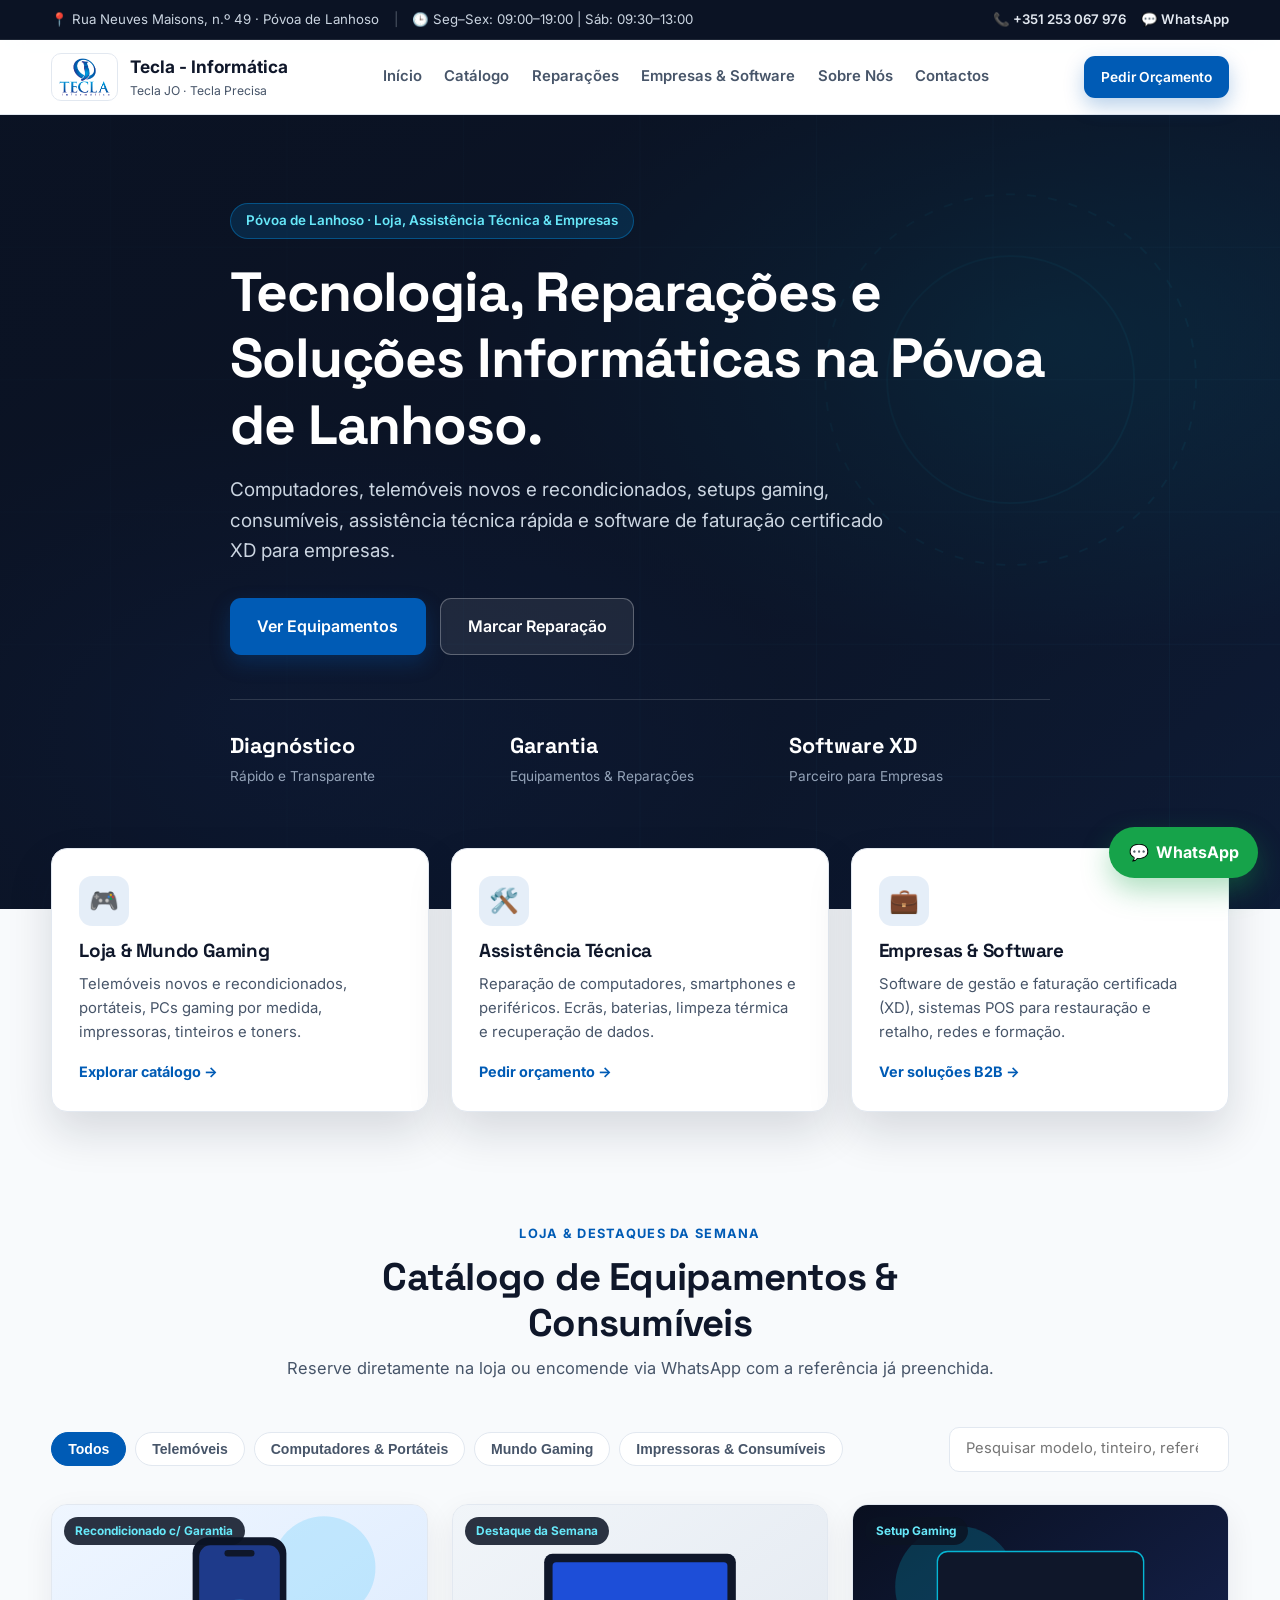
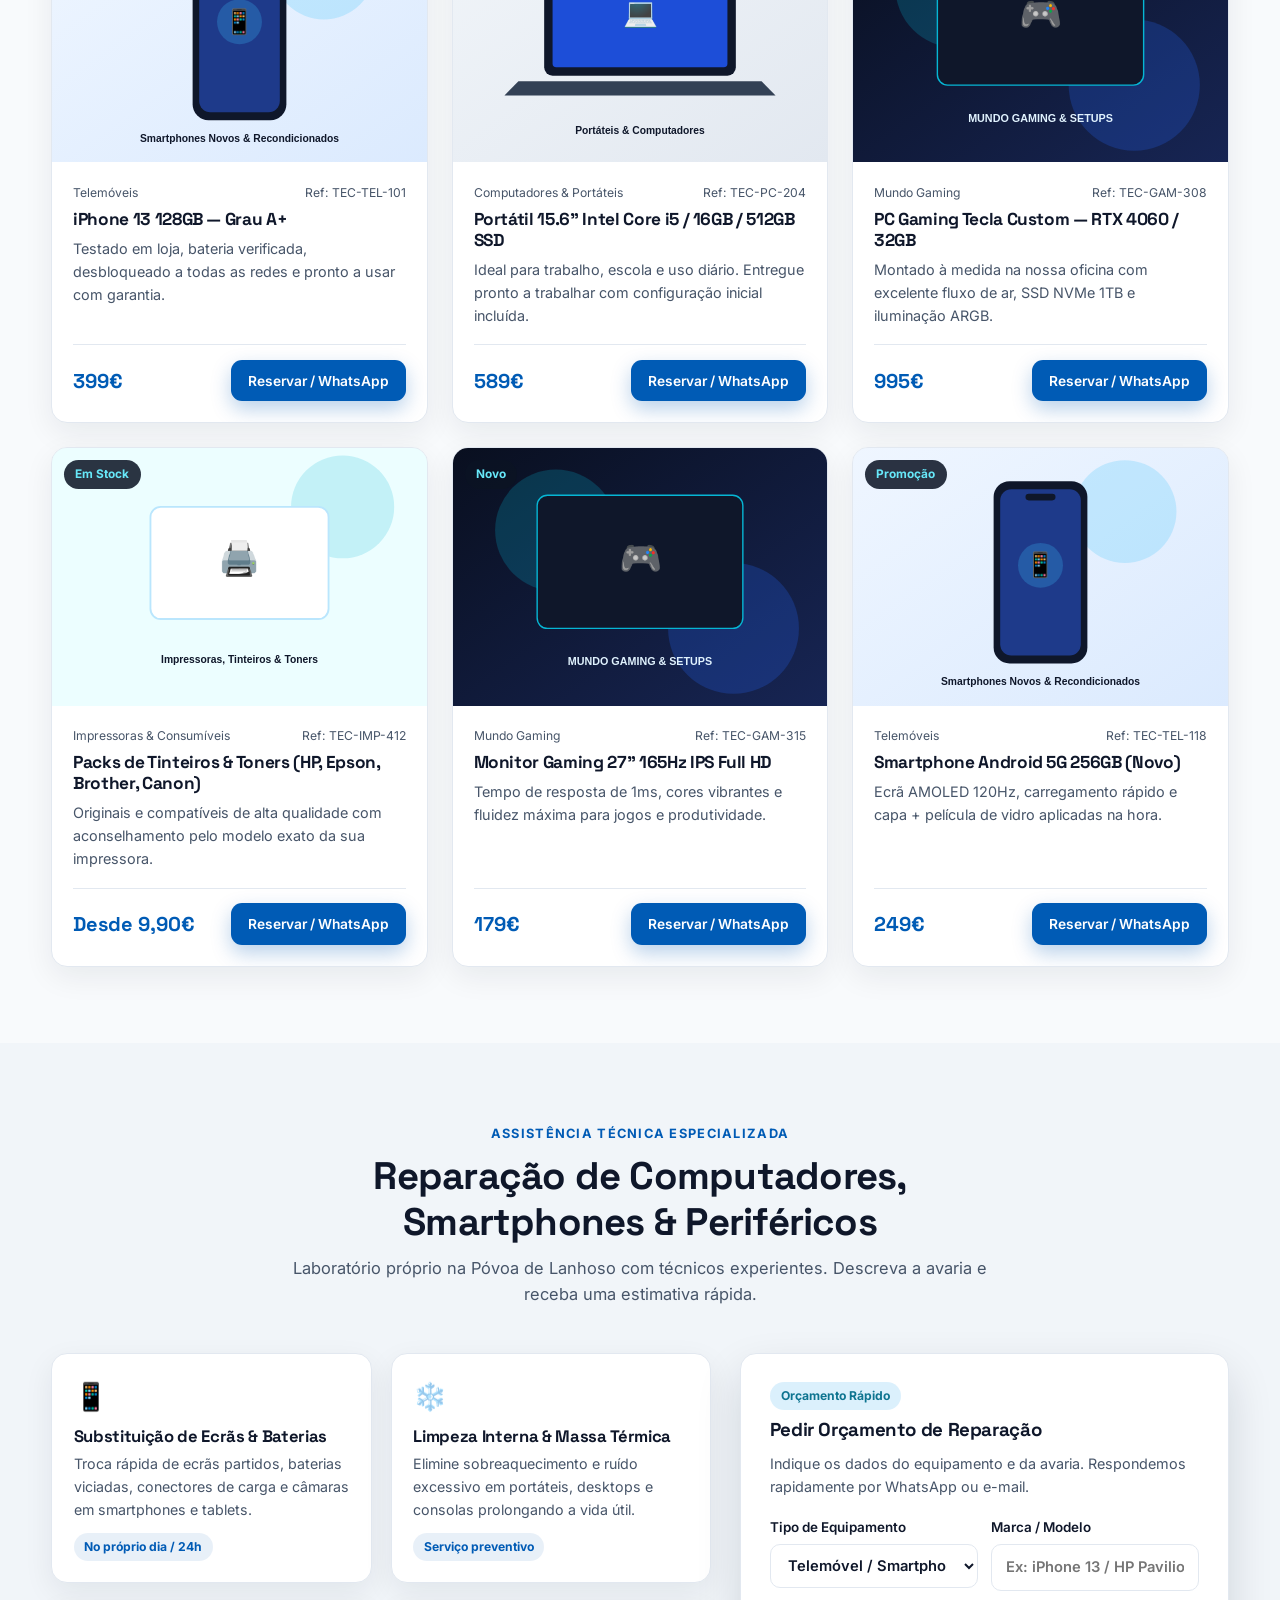
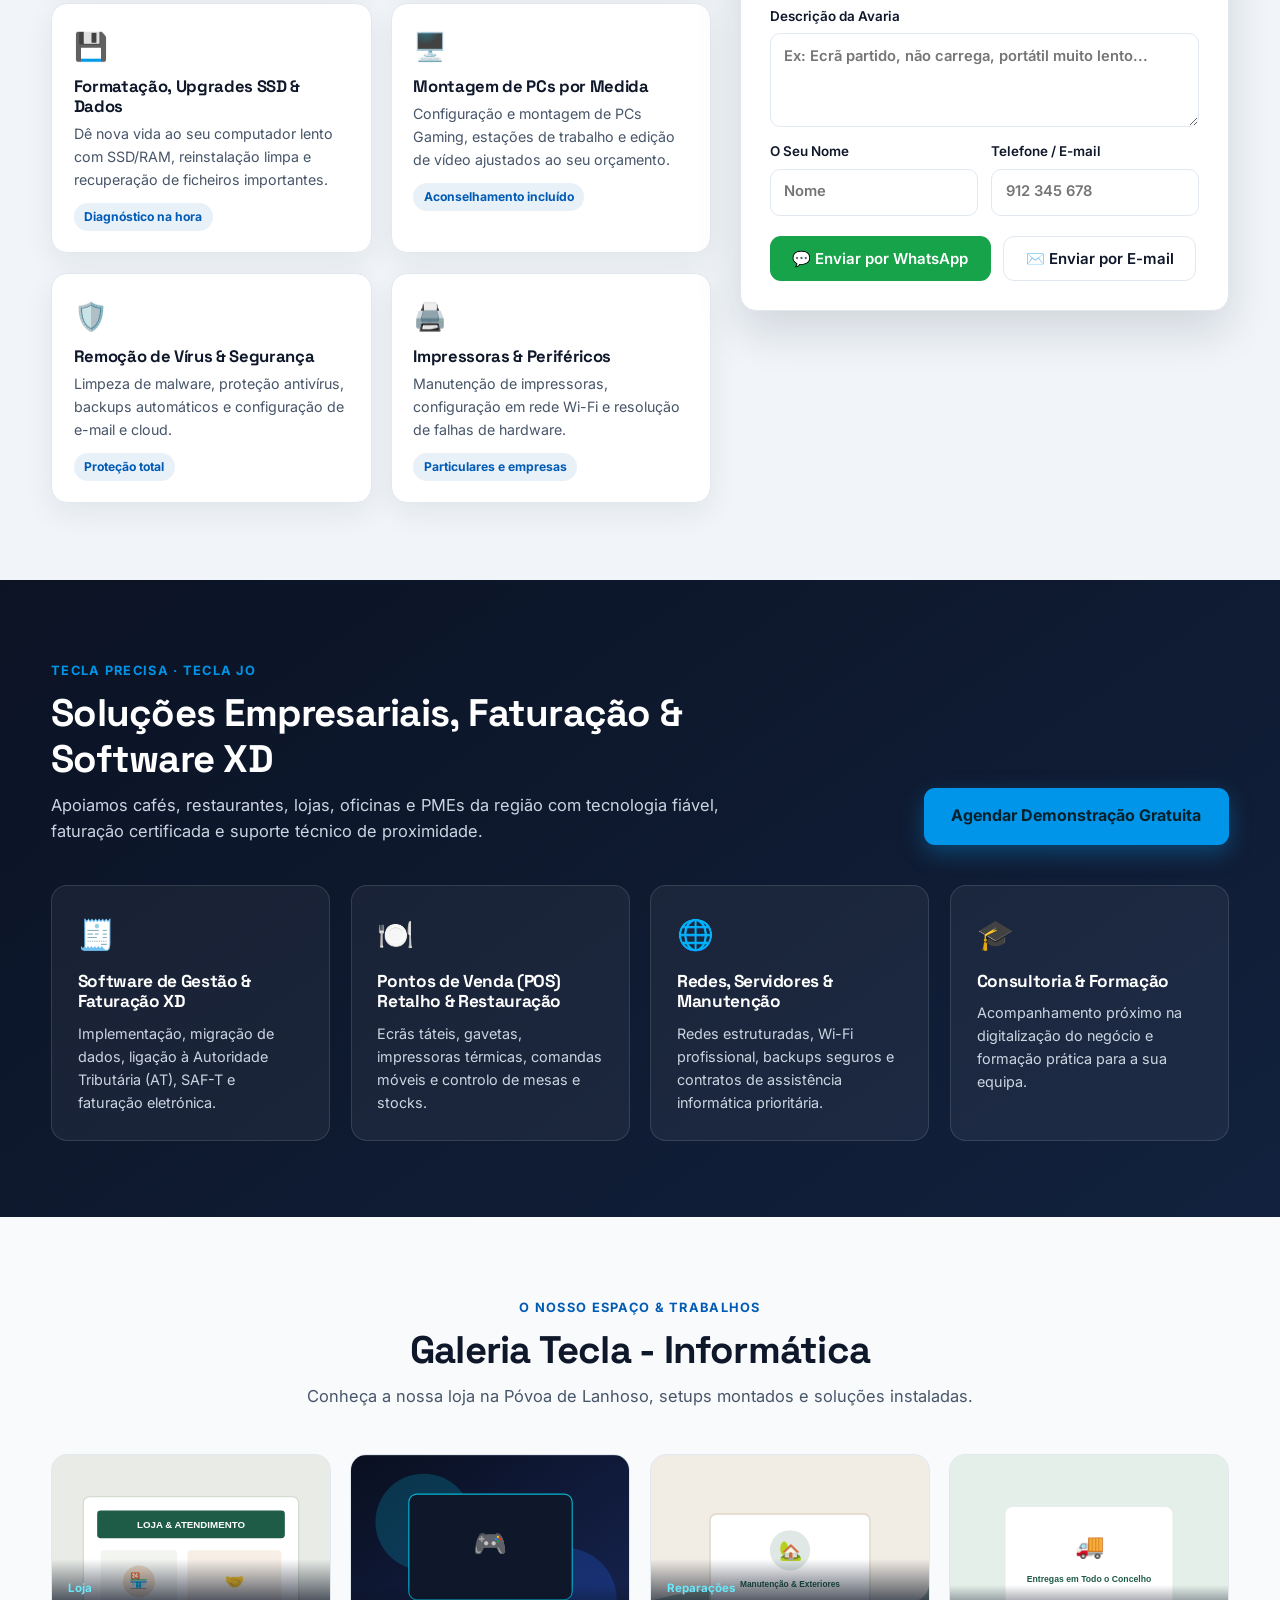
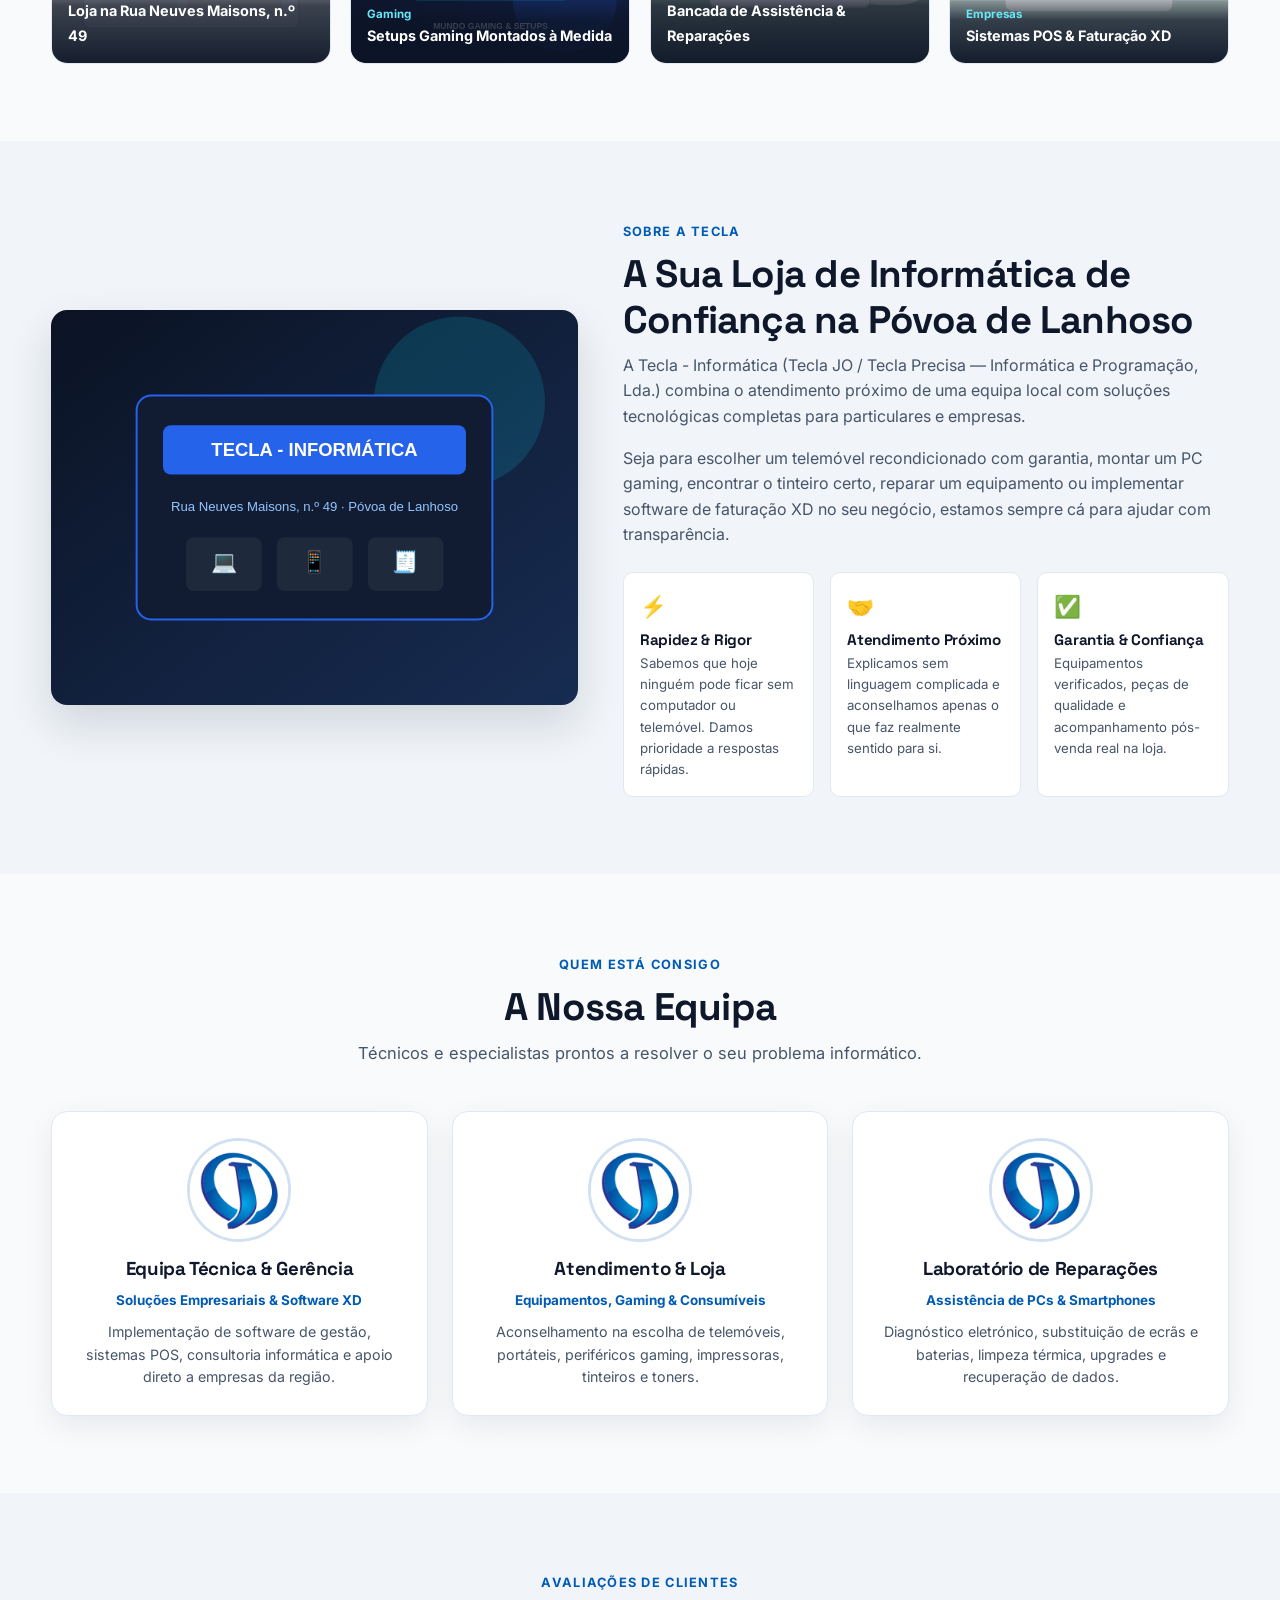
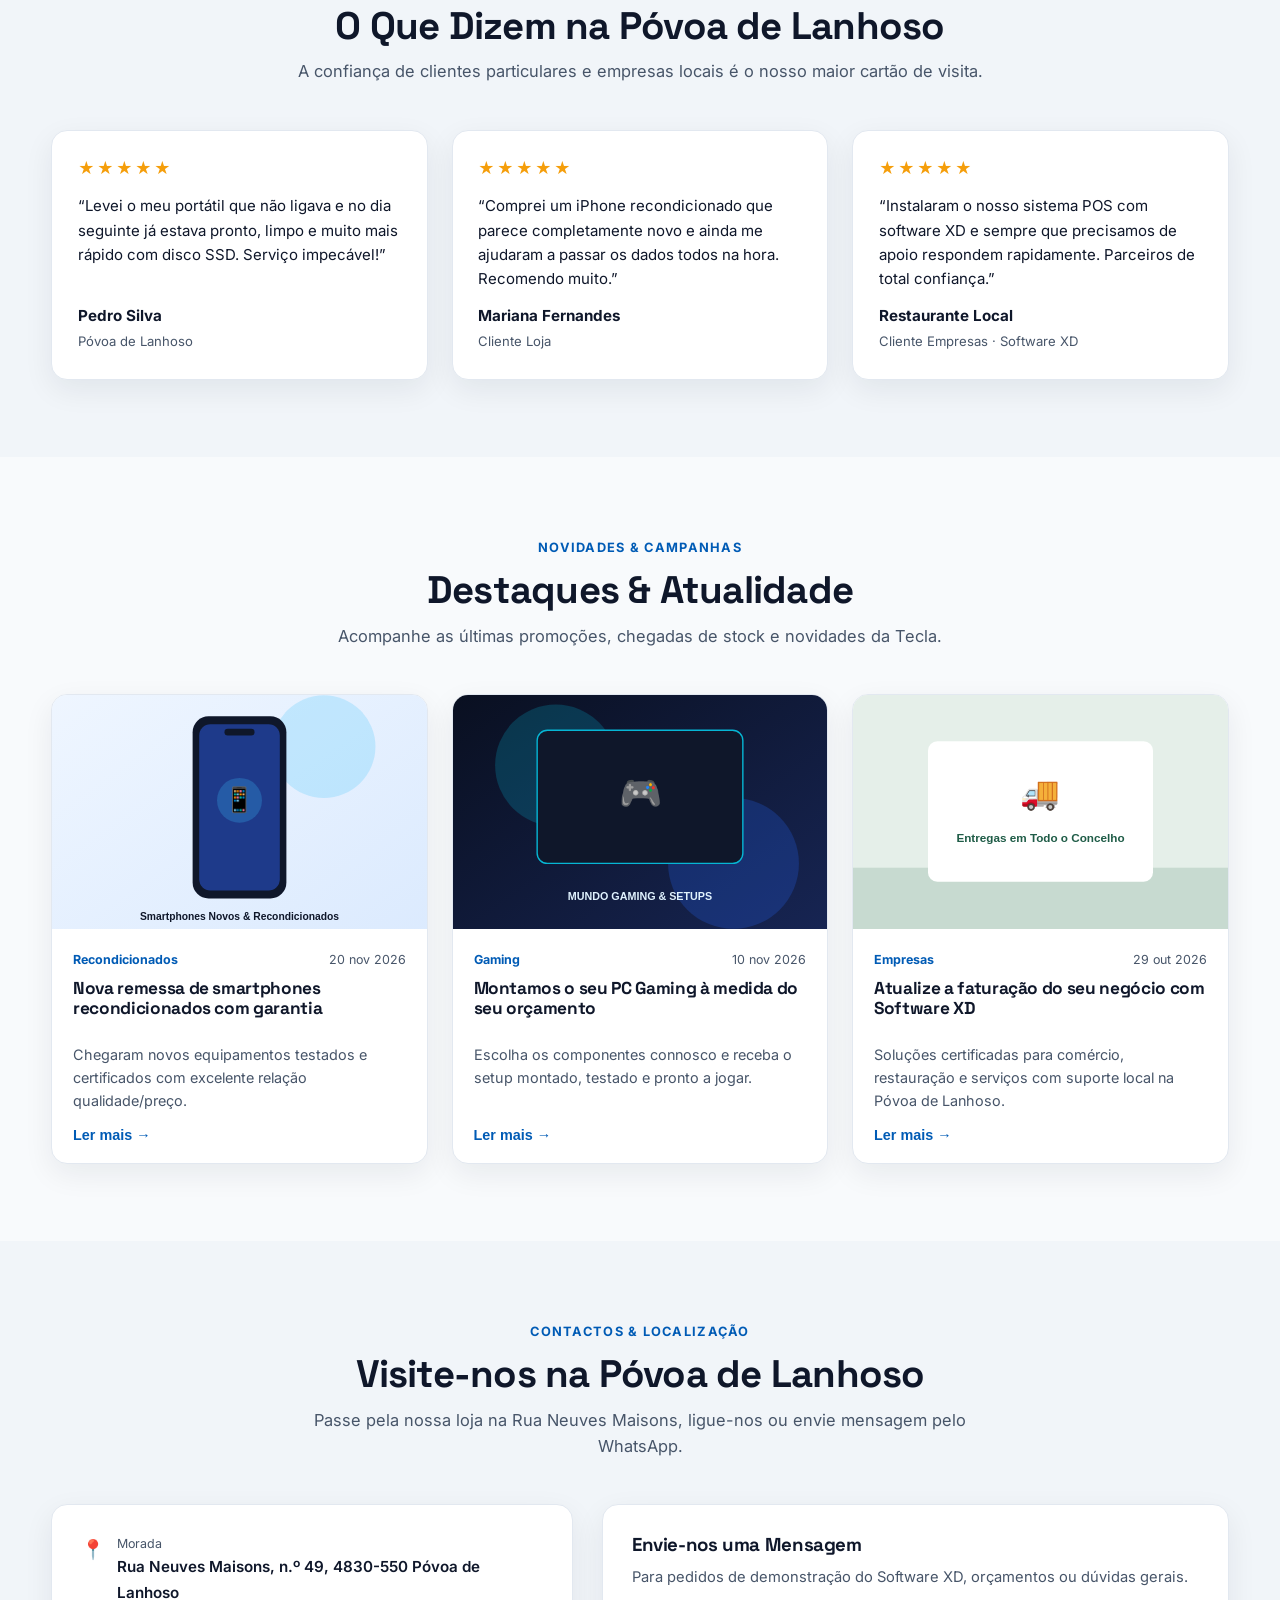
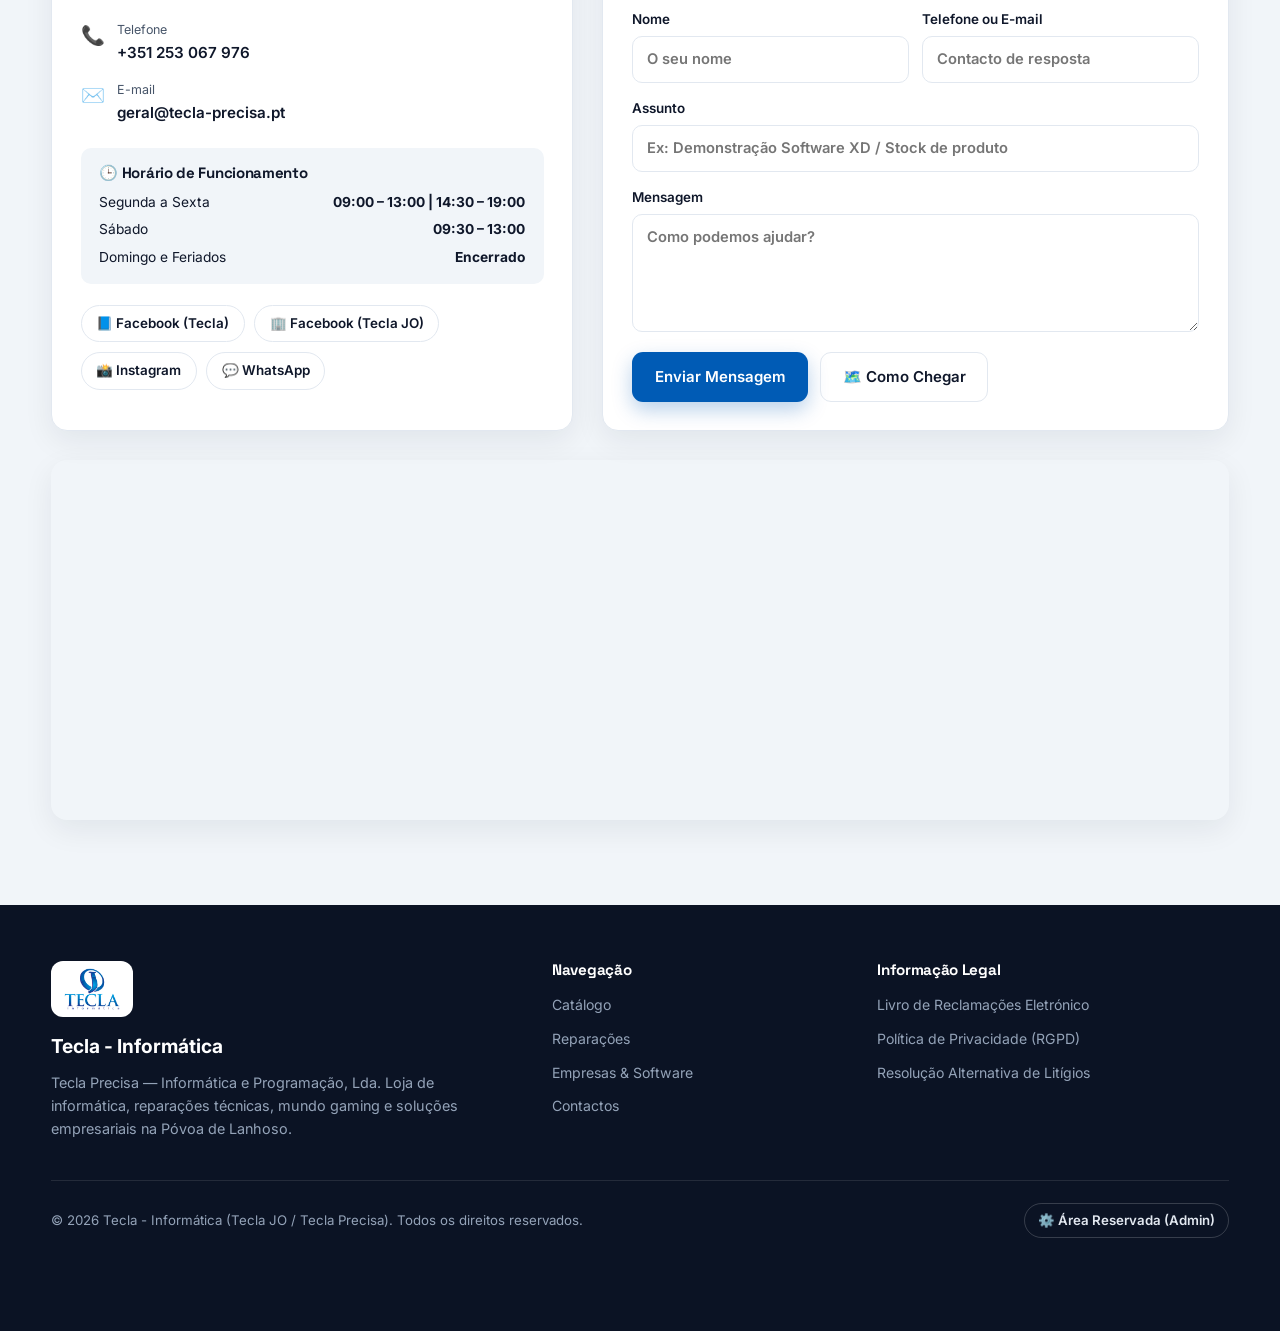
==== index.html @ 8f1a9873 "Site estatico Tecla - Informatica com painel admin" ====
<!DOCTYPE html>
<html lang="pt-PT">
<head>
  <meta charset="UTF-8" />
  <meta name="viewport" content="width=device-width, initial-scale=1.0" />
  <title>Tecla - Informática | Póvoa de Lanhoso</title>
  <link id="siteFavicon" rel="icon" type="image/png" href="assets/icon-tecla.png" />
  <link rel="apple-touch-icon" href="assets/icon-tecla.png" />
  <meta name="description" content="Tecla - Informática (Tecla JO / Tecla Precisa) na Póvoa de Lanhoso. Computadores, telemóveis novos e recondicionados, setups gaming, assistência técnica e software de faturação XD." />
  <link rel="preconnect" href="https://fonts.googleapis.com" />
  <link rel="preconnect" href="https://fonts.gstatic.com" crossorigin />
  <link href="https://fonts.googleapis.com/css2?family=Inter:wght@400;500;600;700;800&family=Space+Grotesk:wght@600;700&display=swap" rel="stylesheet" />
  <link rel="stylesheet" href="css/styles.css" />
</head>
<body>
  <!-- Barra de Topo -->
  <div class="top-bar" id="topBar">
    <div class="container top-bar-inner">
      <div class="top-bar-left">
        <span id="topBarLocation">📍 Rua Neuves Maisons, n.º 49 · Póvoa de Lanhoso</span>
        <span class="sep">|</span>
        <span id="topBarHours">🕒 Seg–Sex: 09:00–19:00 | Sáb: 09:30–13:00</span>
      </div>
      <div class="top-bar-right">
        <a id="topBarPhone" href="tel:+351253067976">📞 +351 253 067 976</a>
        <a id="topBarWhatsapp" href="#contactos" target="_blank" rel="noopener">💬 WhatsApp</a>
      </div>
    </div>
  </div>

  <!-- Cabeçalho -->
  <header class="site-header" id="siteHeader">
    <div class="container header-inner">
      <a href="#inicio" class="brand-link" aria-label="Início">
        <span class="brand-mark" id="brandMark">TI</span>
        <img class="brand-logo hidden" id="brandLogo" alt="Logótipo" />
        <span class="brand-text">
          <strong id="brandName">Tecla - Informática</strong>
          <small id="brandSub">Tecla JO · Tecla Precisa</small>
        </span>
      </a>

      <nav class="main-nav" id="mainNav" aria-label="Navegação principal">
        <a href="#inicio" data-nav="hero">Início</a>
        <a href="#catalogo" data-nav="catalog">Catálogo</a>
        <a href="#reparacoes" data-nav="repairs">Reparações</a>
        <a href="#empresas" data-nav="business">Empresas &amp; Software</a>
        <a href="#sobre" data-nav="about">Sobre Nós</a>
        <a href="#contactos" data-nav="contact">Contactos</a>
      </nav>

      <div class="header-actions">
        <a href="#reparacoes" class="btn btn-primary btn-sm">Pedir Orçamento</a>
        <button class="menu-toggle" id="menuToggle" aria-label="Abrir menu" aria-expanded="false">
          <span></span><span></span><span></span>
        </button>
      </div>
    </div>
  </header>

  <main>
    <!-- Hero -->
    <section class="hero" id="inicio" data-section="hero">
      <div class="hero-bg" id="heroBg"></div>
      <div class="hero-overlay"></div>
      <div class="container hero-content">
        <span class="hero-badge" id="heroBadge"></span>
        <h1 class="hero-title" id="heroTitle"></h1>
        <p class="hero-subtitle" id="heroSubtitle"></p>
        <div class="hero-ctas">
          <a id="heroPrimaryCta" href="#catalogo" class="btn btn-primary btn-lg"></a>
          <a id="heroSecondaryCta" href="#reparacoes" class="btn btn-outline-light btn-lg"></a>
        </div>
        <div class="hero-stats" id="heroStats"></div>
      </div>
    </section>

    <!-- 3 Pilares de Acesso Rápido -->
    <section class="pillars-wrap" id="pilares" data-section="pillars">
      <div class="container">
        <div class="pillars-grid" id="pillarsGrid"></div>
      </div>
    </section>

    <!-- Catálogo / Loja -->
    <section class="section" id="catalogo" data-section="catalog">
      <div class="container">
        <div class="section-head">
          <span class="eyebrow" id="catalogEyebrow"></span>
          <h2 id="catalogTitle"></h2>
          <p class="section-sub" id="catalogSubtitle"></p>
        </div>

        <div class="catalog-toolbar">
          <div class="filter-pills" id="catalogFilters"></div>
          <div class="search-box">
            <input type="search" id="catalogSearch" placeholder="Pesquisar modelo, tinteiro, referência..." aria-label="Pesquisar no catálogo" />
          </div>
        </div>

        <div class="catalog-grid" id="catalogGrid"></div>
      </div>
    </section>

    <!-- Assistência Técnica & Reparações -->
    <section class="section section-alt" id="reparacoes" data-section="repairs">
      <div class="container">
        <div class="section-head">
          <span class="eyebrow" id="repairsEyebrow"></span>
          <h2 id="repairsTitle"></h2>
          <p class="section-sub" id="repairsSubtitle"></p>
        </div>

        <div class="repairs-layout">
          <div class="repairs-grid" id="repairsGrid"></div>

          <aside class="quote-card">
            <div class="quote-card-head">
              <span class="badge-cyan">Orçamento Rápido</span>
              <h3>Pedir Orçamento de Reparação</h3>
              <p>Indique os dados do equipamento e da avaria. Respondemos rapidamente por WhatsApp ou e-mail.</p>
            </div>
            <form id="repairForm" class="form-stack">
              <div class="form-row-2">
                <label>
                  Tipo de Equipamento
                  <select name="deviceType" required>
                    <option value="Telemóvel / Smartphone">Telemóvel / Smartphone</option>
                    <option value="Computador Portátil">Computador Portátil</option>
                    <option value="PC Desktop / Gaming">PC Desktop / Gaming</option>
                    <option value="Impressora / Periférico">Impressora / Periférico</option>
                    <option value="Consola / Tablet">Consola / Tablet</option>
                    <option value="Outro">Outro</option>
                  </select>
                </label>
                <label>
                  Marca / Modelo
                  <input type="text" name="model" placeholder="Ex: iPhone 13 / HP Pavilion" required />
                </label>
              </div>
              <label>
                Descrição da Avaria
                <textarea name="issue" rows="3" placeholder="Ex: Ecrã partido, não carrega, portátil muito lento..." required></textarea>
              </label>
              <div class="form-row-2">
                <label>
                  O Seu Nome
                  <input type="text" name="name" placeholder="Nome" required />
                </label>
                <label>
                  Telefone / E-mail
                  <input type="text" name="contact" placeholder="912 345 678" required />
                </label>
              </div>
              <div class="quote-actions">
                <button type="submit" data-channel="whatsapp" class="btn btn-whatsapp">💬 Enviar por WhatsApp</button>
                <button type="button" id="repairEmailBtn" class="btn btn-outline">✉️ Enviar por E-mail</button>
              </div>
            </form>
          </aside>
        </div>
      </div>
    </section>

    <!-- Empresas & Software (Secção Escura Tecnológica) -->
    <section class="section section-dark" id="empresas" data-section="business">
      <div class="container">
        <div class="business-header">
          <div>
            <span class="eyebrow eyebrow-light" id="businessEyebrow"></span>
            <h2 id="businessTitle"></h2>
            <p class="section-sub section-sub-light" id="businessSubtitle"></p>
          </div>
          <a id="businessCta" href="#contactos" class="btn btn-accent btn-lg"></a>
        </div>
        <div class="business-grid" id="businessGrid"></div>
      </div>
    </section>

    <!-- Galeria -->
    <section class="section" id="galeria" data-section="gallery">
      <div class="container">
        <div class="section-head">
          <span class="eyebrow" id="galleryEyebrow"></span>
          <h2 id="galleryTitle"></h2>
          <p class="section-sub" id="gallerySubtitle"></p>
        </div>
        <div class="gallery-grid" id="galleryGrid"></div>
      </div>
    </section>

    <!-- Sobre Nós -->
    <section class="section section-alt" id="sobre" data-section="about">
      <div class="container about-layout">
        <div class="about-media">
          <img id="aboutImage" src="assets/about-img.svg" alt="Sobre a Tecla - Informática" />
        </div>
        <div class="about-body">
          <span class="eyebrow" id="aboutEyebrow"></span>
          <h2 id="aboutTitle"></h2>
          <div class="about-text" id="aboutDescription"></div>
          <div class="values-grid" id="aboutValues"></div>
        </div>
      </div>
    </section>

    <!-- Equipa -->
    <section class="section" id="equipa" data-section="team">
      <div class="container">
        <div class="section-head">
          <span class="eyebrow" id="teamEyebrow"></span>
          <h2 id="teamTitle"></h2>
          <p class="section-sub" id="teamSubtitle"></p>
        </div>
        <div class="team-grid" id="teamGrid"></div>
      </div>
    </section>

    <!-- Testemunhos -->
    <section class="section section-alt" id="testemunhos" data-section="testimonials">
      <div class="container">
        <div class="section-head">
          <span class="eyebrow" id="testimonialsEyebrow"></span>
          <h2 id="testimonialsTitle"></h2>
          <p class="section-sub" id="testimonialsSubtitle"></p>
        </div>
        <div class="testimonials-grid" id="testimonialsGrid"></div>
      </div>
    </section>

    <!-- Novidades -->
    <section class="section" id="novidades" data-section="news">
      <div class="container">
        <div class="section-head">
          <span class="eyebrow" id="newsEyebrow"></span>
          <h2 id="newsTitle"></h2>
          <p class="section-sub" id="newsSubtitle"></p>
        </div>
        <div class="news-grid" id="newsGrid"></div>
      </div>
    </section>

    <!-- Contactos & Mapa -->
    <section class="section section-alt" id="contactos" data-section="contact">
      <div class="container">
        <div class="section-head">
          <span class="eyebrow" id="contactEyebrow"></span>
          <h2 id="contactTitle"></h2>
          <p class="section-sub" id="contactSubtitle"></p>
        </div>

        <div class="contact-layout">
          <div class="contact-info-card">
            <div class="contact-list" id="contactList"></div>
            <div class="hours-box">
              <h4>🕒 Horário de Funcionamento</h4>
              <ul id="contactHours"></ul>
            </div>
            <div class="social-links" id="contactSocials"></div>
          </div>

          <div class="contact-form-card">
            <h3>Envie-nos uma Mensagem</h3>
            <p class="muted">Para pedidos de demonstração do Software XD, orçamentos ou dúvidas gerais.</p>
            <form id="contactForm" class="form-stack">
              <div class="form-row-2">
                <label>
                  Nome
                  <input type="text" name="name" placeholder="O seu nome" required />
                </label>
                <label>
                  Telefone ou E-mail
                  <input type="text" name="replyTo" placeholder="Contacto de resposta" required />
                </label>
              </div>
              <label>
                Assunto
                <input type="text" name="subject" placeholder="Ex: Demonstração Software XD / Stock de produto" required />
              </label>
              <label>
                Mensagem
                <textarea name="message" rows="4" placeholder="Como podemos ajudar?" required></textarea>
              </label>
              <div class="quote-actions">
                <button type="submit" class="btn btn-primary">Enviar Mensagem</button>
                <a id="contactMapBtn" href="#" target="_blank" rel="noopener" class="btn btn-outline">🗺️ Como Chegar</a>
              </div>
            </form>
          </div>
        </div>

        <div class="map-wrap" id="mapWrap"></div>
      </div>
    </section>
  </main>

  <!-- Rodapé -->
  <footer class="site-footer">
    <div class="container footer-grid">
      <div class="footer-brand">
        <img id="footerLogo" class="footer-logo" src="assets/logo-tecla.png" alt="Tecla - Informática" />
        <strong id="footerBrandName">Tecla - Informática</strong>
        <p id="footerText"></p>
      </div>
      <div class="footer-col">
        <h4>Navegação</h4>
        <ul>
          <li><a href="#catalogo">Catálogo</a></li>
          <li><a href="#reparacoes">Reparações</a></li>
          <li><a href="#empresas">Empresas &amp; Software</a></li>
          <li><a href="#contactos">Contactos</a></li>
        </ul>
      </div>
      <div class="footer-col">
        <h4>Informação Legal</h4>
        <ul>
          <li><a id="footerComplaintsLink" href="https://www.livroreclamacoes.pt/" target="_blank" rel="noopener">Livro de Reclamações Eletrónico</a></li>
          <li><button type="button" class="link-btn" id="openPrivacyBtn">Política de Privacidade (RGPD)</button></li>
          <li><button type="button" class="link-btn" id="openRalBtn">Resolução Alternativa de Litígios</button></li>
        </ul>
      </div>
    </div>
    <div class="container footer-bottom">
      <span id="footerCopyright"></span>
      <a href="admin/index.html" class="admin-entry">⚙️ Área Reservada (Admin)</a>
    </div>
  </footer>

  <!-- Barra fixa Mobile-First -->
  <nav class="mobile-bottom-bar" id="mobileBottomBar" aria-label="Ações rápidas">
    <a id="mobCall" href="tel:+351253067976"><span>📞</span><small>Ligar</small></a>
    <a id="mobWhatsapp" href="#" target="_blank" rel="noopener" class="mob-wa"><span>💬</span><small>WhatsApp</small></a>
    <a id="mobMaps" href="#" target="_blank" rel="noopener"><span>📍</span><small>Como Chegar</small></a>
  </nav>

  <!-- Botão Flutuante WhatsApp (Desktop) -->
  <a id="floatingWhatsapp" class="floating-wa hidden" href="#" target="_blank" rel="noopener" aria-label="Falar no WhatsApp">
    💬 <span>WhatsApp</span>
  </a>

  <!-- Modal Lightbox / Artigo / Legal -->
  <div class="modal-backdrop hidden" id="appModal" role="dialog" aria-modal="true">
    <div class="modal-box">
      <button class="modal-close" id="modalClose" aria-label="Fechar">&times;</button>
      <div id="modalBody"></div>
    </div>
  </div>

  <script src="js/default-data.js"></script>
  <script src="js/storage.js"></script>
  <script src="js/app.js"></script>
</body>
</html>
---- css/styles.css ----
:root {
  --primary: #2563eb;
  --primary-dark: #1d4ed8;
  --primary-rgb: 37, 99, 235;
  --accent: #06b6d4;
  --accent-rgb: 6, 182, 212;
  --dark: #0b1324;
  --dark-surface: #121f38;
  --bg: #f8fafc;
  --surface: #ffffff;
  --surface-alt: #f1f5f9;
  --text: #0f172a;
  --text-muted: #475569;
  --border: #e2e8f0;
  --radius: 16px;
  --radius-sm: 10px;
  --shadow: 0 10px 30px rgba(15, 23, 42, 0.07);
  --shadow-lg: 0 20px 45px rgba(15, 23, 42, 0.14);
}

*, *::before, *::after { box-sizing: border-box; }

html { scroll-behavior: smooth; }

body {
  margin: 0;
  font-family: "Inter", -apple-system, BlinkMacSystemFont, "Segoe UI", sans-serif;
  background: var(--bg);
  color: var(--text);
  line-height: 1.6;
  -webkit-font-smoothing: antialiased;
}

h1, h2, h3, h4 {
  font-family: "Space Grotesk", "Inter", sans-serif;
  line-height: 1.2;
  margin: 0 0 0.6rem;
  letter-spacing: -0.02em;
}

img { max-width: 100%; display: block; }
a { color: inherit; text-decoration: none; }
.hidden { display: none !important; }

.container {
  width: min(1200px, 92%);
  margin-inline: auto;
}

/* Top Bar */
.top-bar {
  background: var(--dark);
  color: #cbd5e1;
  font-size: 0.83rem;
  border-bottom: 1px solid rgba(255, 255, 255, 0.08);
}

.top-bar-inner {
  display: flex;
  justify-content: space-between;
  align-items: center;
  gap: 1rem;
  padding: 0.55rem 0;
  flex-wrap: wrap;
}

.top-bar-left, .top-bar-right {
  display: flex;
  align-items: center;
  gap: 0.9rem;
  flex-wrap: wrap;
}

.top-bar-right a {
  color: #e2e8f0;
  font-weight: 600;
  transition: color 0.2s;
}
.top-bar-right a:hover { color: var(--accent); }
.top-bar .sep { opacity: 0.35; }

/* Header */
.site-header {
  position: sticky;
  top: 0;
  z-index: 60;
  background: rgba(255, 255, 255, 0.92);
  backdrop-filter: blur(12px);
  border-bottom: 1px solid var(--border);
}

.header-inner {
  display: flex;
  align-items: center;
  justify-content: space-between;
  gap: 1.2rem;
  min-height: 74px;
}

.brand-link {
  display: flex;
  align-items: center;
  gap: 0.75rem;
}

.brand-mark {
  width: 44px;
  height: 44px;
  border-radius: 12px;
  background: linear-gradient(135deg, var(--primary), var(--accent));
  color: #fff;
  font-family: "Space Grotesk", sans-serif;
  font-weight: 700;
  font-size: 1.1rem;
  display: grid;
  place-items: center;
  box-shadow: 0 6px 16px rgba(var(--primary-rgb), 0.3);
  flex-shrink: 0;
}

.brand-logo {
  height: 48px;
  width: auto;
  max-width: 160px;
  object-fit: contain;
  background: #ffffff;
  padding: 3px 6px;
  border-radius: 10px;
  border: 1px solid var(--border);
}

.brand-text {
  display: flex;
  flex-direction: column;
}
.brand-text strong { font-size: 1.08rem; color: var(--text); }
.brand-text small { font-size: 0.76rem; color: var(--text-muted); }

.main-nav {
  display: flex;
  align-items: center;
  gap: 1.4rem;
}

.main-nav a {
  font-size: 0.93rem;
  font-weight: 600;
  color: var(--text-muted);
  transition: color 0.2s;
  position: relative;
}
.main-nav a:hover { color: var(--primary); }

.header-actions {
  display: flex;
  align-items: center;
  gap: 0.75rem;
}

.menu-toggle {
  display: none;
  background: none;
  border: 1px solid var(--border);
  border-radius: 10px;
  padding: 0.5rem;
  cursor: pointer;
  flex-direction: column;
  gap: 4px;
}
.menu-toggle span {
  width: 20px;
  height: 2px;
  background: var(--text);
  display: block;
}

/* Buttons */
.btn {
  display: inline-flex;
  align-items: center;
  justify-content: center;
  gap: 0.45rem;
  font-weight: 600;
  font-size: 0.94rem;
  padding: 0.75rem 1.35rem;
  border-radius: 11px;
  border: 1px solid transparent;
  cursor: pointer;
  transition: transform 0.15s ease, box-shadow 0.2s ease, background 0.2s ease;
  font-family: inherit;
}
.btn:hover { transform: translateY(-1px); }
.btn-sm { padding: 0.55rem 1rem; font-size: 0.86rem; }
.btn-lg { padding: 0.92rem 1.65rem; font-size: 1rem; }

.btn-primary {
  background: var(--primary);
  color: #fff;
  box-shadow: 0 8px 20px rgba(var(--primary-rgb), 0.28);
}
.btn-primary:hover { background: var(--primary-dark); }

.btn-accent {
  background: var(--accent);
  color: #06212c;
  font-weight: 700;
  box-shadow: 0 8px 22px rgba(var(--accent-rgb), 0.35);
}
.btn-accent:hover { filter: brightness(1.06); }

.btn-whatsapp {
  background: #16a34a;
  color: #fff;
}
.btn-whatsapp:hover { background: #15803d; }

.btn-outline {
  background: transparent;
  border-color: var(--border);
  color: var(--text);
}
.btn-outline:hover { border-color: var(--primary); color: var(--primary); }

.btn-outline-light {
  background: rgba(255, 255, 255, 0.08);
  border-color: rgba(255, 255, 255, 0.28);
  color: #fff;
}
.btn-outline-light:hover { background: rgba(255, 255, 255, 0.16); }

/* Hero */
.hero {
  position: relative;
  background: var(--dark);
  color: #fff;
  padding: 5.5rem 0 7.5rem;
  overflow: hidden;
}

.hero-bg {
  position: absolute;
  inset: 0;
  background-size: cover;
  background-position: center;
  opacity: 0.9;
}

.hero-overlay {
  position: absolute;
  inset: 0;
  background: linear-gradient(110deg, rgba(11, 19, 36, 0.92) 0%, rgba(11, 19, 36, 0.72) 60%, rgba(11, 19, 36, 0.5) 100%);
}

.hero-content {
  position: relative;
  z-index: 2;
  max-width: 820px;
}

.hero-badge {
  display: inline-flex;
  align-items: center;
  gap: 0.45rem;
  background: rgba(var(--accent-rgb), 0.16);
  border: 1px solid rgba(var(--accent-rgb), 0.4);
  color: #67e8f9;
  padding: 0.4rem 0.95rem;
  border-radius: 999px;
  font-size: 0.84rem;
  font-weight: 600;
  margin-bottom: 1.25rem;
}

.hero-title {
  font-size: clamp(2.1rem, 4.4vw, 3.45rem);
  font-weight: 700;
  color: #fff;
  margin-bottom: 1.1rem;
}

.hero-subtitle {
  font-size: clamp(1rem, 1.5vw, 1.18rem);
  color: #cbd5e1;
  max-width: 680px;
  margin: 0 0 2rem;
}

.hero-ctas {
  display: flex;
  flex-wrap: wrap;
  gap: 0.9rem;
  margin-bottom: 2.75rem;
}

.hero-stats {
  display: grid;
  grid-template-columns: repeat(3, minmax(0, 1fr));
  gap: 1.2rem;
  padding-top: 1.8rem;
  border-top: 1px solid rgba(255, 255, 255, 0.14);
}

.stat-item strong {
  display: block;
  font-family: "Space Grotesk", sans-serif;
  font-size: 1.35rem;
  color: #fff;
}
.stat-item span {
  font-size: 0.85rem;
  color: #94a3b8;
}

/* 3 Pillars overlap */
.pillars-wrap {
  margin-top: -3.8rem;
  position: relative;
  z-index: 5;
  padding-bottom: 2rem;
}

.pillars-grid {
  display: grid;
  grid-template-columns: repeat(3, minmax(0, 1fr));
  gap: 1.35rem;
}

.pillar-card {
  background: var(--surface);
  border: 1px solid var(--border);
  border-radius: var(--radius);
  padding: 1.7rem;
  box-shadow: var(--shadow-lg);
  display: flex;
  flex-direction: column;
  gap: 0.65rem;
  transition: transform 0.2s ease, border-color 0.2s ease;
}
.pillar-card:hover {
  transform: translateY(-4px);
  border-color: var(--primary);
}

.pillar-icon {
  width: 50px;
  height: 50px;
  border-radius: 13px;
  background: rgba(var(--primary-rgb), 0.1);
  display: grid;
  place-items: center;
  font-size: 1.5rem;
}

.pillar-card h3 { font-size: 1.18rem; margin: 0.2rem 0 0; }
.pillar-card p { margin: 0; color: var(--text-muted); font-size: 0.93rem; flex: 1; }
.pillar-link {
  color: var(--primary);
  font-weight: 700;
  font-size: 0.9rem;
  margin-top: 0.35rem;
}

/* Sections */
.section { padding: 4.8rem 0; }
.section-alt { background: var(--surface-alt); }
.section-dark {
  background: linear-gradient(145deg, var(--dark), #12213d);
  color: #fff;
}

.section-head {
  text-align: center;
  max-width: 720px;
  margin: 0 auto 2.8rem;
}

.eyebrow {
  display: inline-block;
  font-size: 0.8rem;
  font-weight: 700;
  text-transform: uppercase;
  letter-spacing: 0.1em;
  color: var(--primary);
  margin-bottom: 0.55rem;
}
.eyebrow-light { color: var(--accent); }

.section-head h2, .section h2 {
  font-size: clamp(1.7rem, 3vw, 2.4rem);
}

.section-sub {
  color: var(--text-muted);
  margin: 0.5rem 0 0;
  font-size: 1.03rem;
}
.section-sub-light { color: #cbd5e1; }

/* Catalog */
.catalog-toolbar {
  display: flex;
  justify-content: space-between;
  align-items: center;
  gap: 1rem;
  flex-wrap: wrap;
  margin-bottom: 2rem;
}

.filter-pills {
  display: flex;
  gap: 0.55rem;
  flex-wrap: wrap;
}

.pill {
  border: 1px solid var(--border);
  background: var(--surface);
  color: var(--text-muted);
  padding: 0.5rem 1rem;
  border-radius: 999px;
  font-weight: 600;
  font-size: 0.88rem;
  cursor: pointer;
  transition: all 0.2s;
}
.pill.active, .pill:hover {
  background: var(--primary);
  border-color: var(--primary);
  color: #ffffff;
}

.search-box input {
  width: 280px;
  max-width: 100%;
  padding: 0.62rem 1rem;
  border-radius: 10px;
  border: 1px solid var(--border);
  background: var(--surface);
  font: inherit;
  font-size: 0.92rem;
}
.search-box input:focus { outline: 2px solid rgba(var(--primary-rgb), 0.3); border-color: var(--primary); }

.catalog-grid {
  display: grid;
  grid-template-columns: repeat(3, minmax(0, 1fr));
  gap: 1.5rem;
}

.product-card {
  background: var(--surface);
  border: 1px solid var(--border);
  border-radius: var(--radius);
  overflow: hidden;
  display: flex;
  flex-direction: column;
  box-shadow: var(--shadow);
  transition: transform 0.2s ease, box-shadow 0.2s ease;
}
.product-card:hover { transform: translateY(-4px); box-shadow: var(--shadow-lg); }

.product-media {
  position: relative;
  aspect-ratio: 16 / 11;
  background: #e2e8f0;
  overflow: hidden;
}
.product-media img {
  width: 100%;
  height: 100%;
  object-fit: cover;
}

.product-badge {
  position: absolute;
  top: 12px;
  left: 12px;
  background: rgba(11, 19, 36, 0.86);
  color: #67e8f9;
  font-size: 0.74rem;
  font-weight: 700;
  padding: 0.3rem 0.7rem;
  border-radius: 999px;
}

.product-body {
  padding: 1.3rem;
  display: flex;
  flex-direction: column;
  flex: 1;
}

.product-meta {
  display: flex;
  justify-content: space-between;
  font-size: 0.76rem;
  color: var(--text-muted);
  margin-bottom: 0.4rem;
}

.product-body h3 { font-size: 1.08rem; margin-bottom: 0.45rem; }
.product-body p { margin: 0 0 1.1rem; color: var(--text-muted); font-size: 0.9rem; flex: 1; }

.product-footer {
  display: flex;
  align-items: center;
  justify-content: space-between;
  gap: 0.75rem;
  padding-top: 0.9rem;
  border-top: 1px solid var(--border);
}

.product-price {
  font-family: "Space Grotesk", sans-serif;
  font-size: 1.25rem;
  font-weight: 700;
  color: var(--primary);
}

/* Repairs */
.repairs-layout {
  display: grid;
  grid-template-columns: 1.35fr 1fr;
  gap: 1.8rem;
  align-items: start;
}

.repairs-grid {
  display: grid;
  grid-template-columns: repeat(2, minmax(0, 1fr));
  gap: 1.2rem;
}

.repair-card {
  background: var(--surface);
  border: 1px solid var(--border);
  border-radius: var(--radius);
  padding: 1.35rem;
  box-shadow: var(--shadow);
}

.repair-icon { font-size: 1.7rem; margin-bottom: 0.5rem; }
.repair-card h3 { font-size: 1.04rem; margin-bottom: 0.4rem; }
.repair-card p { margin: 0 0 0.75rem; font-size: 0.89rem; color: var(--text-muted); }
.repair-eta {
  display: inline-block;
  font-size: 0.76rem;
  font-weight: 700;
  color: var(--primary);
  background: rgba(var(--primary-rgb), 0.09);
  padding: 0.25rem 0.65rem;
  border-radius: 999px;
}

.quote-card {
  background: var(--surface);
  border: 1px solid var(--border);
  border-radius: var(--radius);
  padding: 1.8rem;
  box-shadow: var(--shadow-lg);
}

.badge-cyan {
  display: inline-block;
  background: rgba(var(--accent-rgb), 0.14);
  color: #0e7490;
  font-size: 0.76rem;
  font-weight: 700;
  padding: 0.25rem 0.7rem;
  border-radius: 999px;
  margin-bottom: 0.6rem;
}

.quote-card-head p { color: var(--text-muted); font-size: 0.9rem; margin: 0 0 1.2rem; }

.form-stack {
  display: flex;
  flex-direction: column;
  gap: 0.9rem;
}

.form-row-2 {
  display: grid;
  grid-template-columns: repeat(2, minmax(0, 1fr));
  gap: 0.85rem;
}

.form-stack label {
  display: flex;
  flex-direction: column;
  gap: 0.35rem;
  font-size: 0.84rem;
  font-weight: 600;
  color: var(--text);
}

.form-stack input,
.form-stack select,
.form-stack textarea {
  width: 100%;
  padding: 0.68rem 0.85rem;
  border-radius: 10px;
  border: 1px solid var(--border);
  background: #fff;
  font: inherit;
  font-size: 0.92rem;
  color: var(--text);
}

.form-stack input:focus,
.form-stack select:focus,
.form-stack textarea:focus {
  outline: 2px solid rgba(var(--primary-rgb), 0.25);
  border-color: var(--primary);
}

.quote-actions {
  display: flex;
  flex-wrap: wrap;
  gap: 0.75rem;
  margin-top: 0.35rem;
}

/* Business Dark Section */
.business-header {
  display: flex;
  justify-content: space-between;
  align-items: flex-end;
  gap: 1.5rem;
  flex-wrap: wrap;
  margin-bottom: 2.5rem;
}

.business-header > div { max-width: 680px; }

.business-grid {
  display: grid;
  grid-template-columns: repeat(4, minmax(0, 1fr));
  gap: 1.3rem;
}

.business-card {
  background: rgba(255, 255, 255, 0.05);
  border: 1px solid rgba(255, 255, 255, 0.12);
  border-radius: var(--radius);
  padding: 1.6rem;
  transition: border-color 0.2s, transform 0.2s;
}
.business-card:hover {
  border-color: var(--accent);
  transform: translateY(-3px);
}
.business-card .b-icon { font-size: 1.85rem; margin-bottom: 0.75rem; }
.business-card h3 { color: #fff; font-size: 1.08rem; }
.business-card p { color: #cbd5e1; font-size: 0.9rem; margin: 0; }

/* Gallery */
.gallery-grid {
  display: grid;
  grid-template-columns: repeat(4, minmax(0, 1fr));
  gap: 1.2rem;
}

.gallery-item {
  position: relative;
  border-radius: var(--radius);
  overflow: hidden;
  aspect-ratio: 4 / 3;
  cursor: pointer;
  border: 1px solid var(--border);
  background: #e2e8f0;
}
.gallery-item img {
  width: 100%;
  height: 100%;
  object-fit: cover;
  transition: transform 0.35s ease;
}
.gallery-item:hover img { transform: scale(1.05); }

.gallery-caption {
  position: absolute;
  inset: auto 0 0 0;
  padding: 1.25rem 1rem 0.9rem;
  background: linear-gradient(180deg, rgba(11, 19, 36, 0) 0%, rgba(11, 19, 36, 0.78) 45%, rgba(11, 19, 36, 0.95) 100%);
  color: #fff;
}
.gallery-caption small { display: block; font-size: 0.72rem; color: #67e8f9; font-weight: 700; }
.gallery-caption strong { font-size: 0.9rem; }

/* About */
.about-layout {
  display: grid;
  grid-template-columns: 1fr 1.15fr;
  gap: 2.8rem;
  align-items: center;
}

.about-media img {
  width: 100%;
  border-radius: var(--radius);
  box-shadow: var(--shadow-lg);
}

.about-text p { color: var(--text-muted); margin: 0 0 1rem; }

.values-grid {
  display: grid;
  grid-template-columns: repeat(3, minmax(0, 1fr));
  gap: 1rem;
  margin-top: 1.5rem;
}

.value-card {
  background: var(--surface);
  border: 1px solid var(--border);
  border-radius: var(--radius-sm);
  padding: 1rem;
}
.value-card span { font-size: 1.35rem; }
.value-card h4 { font-size: 0.95rem; margin: 0.45rem 0 0.25rem; }
.value-card p { font-size: 0.83rem; color: var(--text-muted); margin: 0; }

/* Team */
.team-grid {
  display: grid;
  grid-template-columns: repeat(3, minmax(0, 1fr));
  gap: 1.5rem;
}

.team-card {
  background: var(--surface);
  border: 1px solid var(--border);
  border-radius: var(--radius);
  padding: 1.6rem;
  text-align: center;
  box-shadow: var(--shadow);
}
.team-card img {
  width: 104px;
  height: 104px;
  border-radius: 50%;
  object-fit: cover;
  margin: 0 auto 1rem;
  border: 3px solid rgba(var(--primary-rgb), 0.18);
}
.team-role {
  display: block;
  font-size: 0.84rem;
  font-weight: 700;
  color: var(--primary);
  margin-bottom: 0.6rem;
}
.team-card p { font-size: 0.89rem; color: var(--text-muted); margin: 0; }

/* Testimonials */
.testimonials-grid {
  display: grid;
  grid-template-columns: repeat(3, minmax(0, 1fr));
  gap: 1.5rem;
}

.testimonial-card {
  background: var(--surface);
  border: 1px solid var(--border);
  border-radius: var(--radius);
  padding: 1.6rem;
  box-shadow: var(--shadow);
  display: flex;
  flex-direction: column;
  gap: 0.8rem;
}

.stars { color: #f59e0b; letter-spacing: 2px; font-size: 1rem; }
.testimonial-card blockquote {
  margin: 0;
  color: var(--text);
  font-size: 0.94rem;
  flex: 1;
}
.testimonial-author strong { display: block; font-size: 0.95rem; }
.testimonial-author small { color: var(--text-muted); font-size: 0.82rem; }

/* News */
.news-grid {
  display: grid;
  grid-template-columns: repeat(3, minmax(0, 1fr));
  gap: 1.5rem;
}

.news-card {
  background: var(--surface);
  border: 1px solid var(--border);
  border-radius: var(--radius);
  overflow: hidden;
  display: flex;
  flex-direction: column;
  box-shadow: var(--shadow);
}
.news-card img {
  aspect-ratio: 16 / 10;
  width: 100%;
  object-fit: cover;
}
.news-body {
  padding: 1.3rem;
  display: flex;
  flex-direction: column;
  flex: 1;
}
.news-meta {
  display: flex;
  justify-content: space-between;
  font-size: 0.78rem;
  color: var(--text-muted);
  margin-bottom: 0.5rem;
}
.news-tag {
  color: var(--primary);
  font-weight: 700;
}
.news-body h3 { font-size: 1.08rem; }
.news-body p { color: var(--text-muted); font-size: 0.9rem; flex: 1; }
.news-read-btn {
  align-self: flex-start;
  background: none;
  border: none;
  color: var(--primary);
  font-weight: 700;
  padding: 0;
  cursor: pointer;
  font-size: 0.9rem;
}

/* Contact */
.contact-layout {
  display: grid;
  grid-template-columns: 1fr 1.2fr;
  gap: 1.8rem;
  margin-bottom: 1.8rem;
}

.contact-info-card, .contact-form-card {
  background: var(--surface);
  border: 1px solid var(--border);
  border-radius: var(--radius);
  padding: 1.8rem;
  box-shadow: var(--shadow);
}

.contact-list {
  display: flex;
  flex-direction: column;
  gap: 0.9rem;
  margin-bottom: 1.4rem;
}

.contact-row {
  display: flex;
  gap: 0.75rem;
  align-items: flex-start;
}
.contact-row span { font-size: 1.2rem; }
.contact-row small { display: block; color: var(--text-muted); font-size: 0.78rem; }
.contact-row strong, .contact-row a { font-size: 0.95rem; font-weight: 600; }
.contact-row a:hover { color: var(--primary); }

.hours-box {
  background: var(--surface-alt);
  border-radius: var(--radius-sm);
  padding: 1rem 1.15rem;
  margin-bottom: 1.3rem;
}
.hours-box h4 { font-size: 0.94rem; margin-bottom: 0.55rem; }
.hours-box ul { list-style: none; margin: 0; padding: 0; display: flex; flex-direction: column; gap: 0.35rem; }
.hours-box li { display: flex; justify-content: space-between; font-size: 0.86rem; gap: 0.5rem; }

.social-links {
  display: flex;
  flex-wrap: wrap;
  gap: 0.6rem;
}
.social-chip {
  display: inline-flex;
  align-items: center;
  gap: 0.4rem;
  padding: 0.45rem 0.9rem;
  border-radius: 999px;
  border: 1px solid var(--border);
  font-size: 0.84rem;
  font-weight: 600;
  transition: all 0.2s;
}
.social-chip:hover { border-color: var(--primary); color: var(--primary); }

.muted { color: var(--text-muted); font-size: 0.92rem; margin: 0 0 1.2rem; }

.map-wrap iframe {
  width: 100%;
  height: 360px;
  border: 0;
  border-radius: var(--radius);
  box-shadow: var(--shadow);
}

/* Footer */
.site-footer {
  background: var(--dark);
  color: #cbd5e1;
  padding-top: 3.5rem;
  padding-bottom: 4.5rem;
}

.footer-grid {
  display: grid;
  grid-template-columns: 1.6fr 1fr 1.2fr;
  gap: 2rem;
  padding-bottom: 2.5rem;
  border-bottom: 1px solid rgba(255, 255, 255, 0.1);
}

.footer-brand strong { color: #fff; font-size: 1.2rem; display: block; margin-bottom: 0.6rem; }
.footer-logo {
  height: 56px;
  width: auto;
  background: #ffffff;
  padding: 6px 12px;
  border-radius: 12px;
  margin-bottom: 0.9rem;
}
.footer-brand p { margin: 0; font-size: 0.9rem; max-width: 420px; color: #94a3b8; }

.footer-col h4 { color: #fff; font-size: 0.95rem; margin-bottom: 0.85rem; }
.footer-col ul { list-style: none; padding: 0; margin: 0; display: flex; flex-direction: column; gap: 0.5rem; }
.footer-col a, .link-btn {
  color: #94a3b8;
  font-size: 0.88rem;
  background: none;
  border: none;
  padding: 0;
  cursor: pointer;
  font-family: inherit;
  text-align: left;
}
.footer-col a:hover, .link-btn:hover { color: #fff; }

.footer-bottom {
  display: flex;
  justify-content: space-between;
  align-items: center;
  gap: 1rem;
  padding: 1.35rem 0;
  font-size: 0.83rem;
  color: #94a3b8;
  flex-wrap: wrap;
}

.admin-entry {
  padding: 0.35rem 0.8rem;
  border-radius: 999px;
  border: 1px solid rgba(255, 255, 255, 0.18);
  color: #e2e8f0;
  font-weight: 600;
}
.admin-entry:hover { border-color: var(--accent); color: var(--accent); }

/* Floating WhatsApp & Mobile Bar */
.floating-wa {
  position: fixed;
  right: 22px;
  bottom: 22px;
  z-index: 55;
  background: #16a34a;
  color: #fff;
  padding: 0.78rem 1.2rem;
  border-radius: 999px;
  font-weight: 700;
  box-shadow: 0 12px 28px rgba(22, 163, 74, 0.35);
  display: inline-flex;
  align-items: center;
  gap: 0.45rem;
}
.floating-wa:hover { background: #15803d; }

.mobile-bottom-bar {
  display: none;
}

/* Modal */
.modal-backdrop {
  position: fixed;
  inset: 0;
  z-index: 100;
  background: rgba(11, 19, 36, 0.72);
  backdrop-filter: blur(4px);
  display: grid;
  place-items: center;
  padding: 1.2rem;
}

.modal-box {
  background: #fff;
  color: var(--text);
  width: min(720px, 100%);
  max-height: 88vh;
  overflow-y: auto;
  border-radius: var(--radius);
  padding: 1.8rem;
  position: relative;
  box-shadow: var(--shadow-lg);
}

.modal-close {
  position: absolute;
  top: 12px;
  right: 14px;
  width: 36px;
  height: 36px;
  border-radius: 50%;
  border: 1px solid var(--border);
  background: #fff;
  font-size: 1.4rem;
  cursor: pointer;
}

.empty-state {
  grid-column: 1 / -1;
  text-align: center;
  padding: 2.5rem;
  background: var(--surface);
  border: 1px dashed var(--border);
  border-radius: var(--radius);
  color: var(--text-muted);
}

/* Responsive */
@media (max-width: 1024px) {
  .catalog-grid, .team-grid, .testimonials-grid, .news-grid { grid-template-columns: repeat(2, minmax(0, 1fr)); }
  .business-grid, .gallery-grid { grid-template-columns: repeat(2, minmax(0, 1fr)); }
  .repairs-layout, .about-layout, .contact-layout { grid-template-columns: 1fr; }
}

@media (max-width: 820px) {
  .top-bar { display: none; }
  .menu-toggle { display: flex; }
  .header-actions .btn { display: none; }
  .main-nav {
    position: fixed;
    top: 74px;
    left: 0;
    right: 0;
    background: #fff;
    flex-direction: column;
    align-items: flex-start;
    padding: 1.2rem 5%;
    border-bottom: 1px solid var(--border);
    box-shadow: var(--shadow-lg);
    display: none;
  }
  .main-nav.open { display: flex; }
  .pillars-grid, .hero-stats, .values-grid, .repairs-grid, .footer-grid { grid-template-columns: 1fr; }
  .catalog-grid, .team-grid, .testimonials-grid, .news-grid, .business-grid, .gallery-grid, .form-row-2 {
    grid-template-columns: 1fr;
  }
  .floating-wa { display: none !important; }
  .mobile-bottom-bar {
    position: fixed;
    left: 0;
    right: 0;
    bottom: 0;
    z-index: 80;
    background: var(--dark);
    border-top: 1px solid rgba(255, 255, 255, 0.12);
    display: grid;
    grid-template-columns: repeat(3, 1fr);
    padding: 0.45rem 0.4rem calc(0.45rem + env(safe-area-inset-bottom));
    gap: 0.4rem;
  }
  .mobile-bottom-bar a {
    color: #fff;
    display: flex;
    flex-direction: column;
    align-items: center;
    justify-content: center;
    padding: 0.4rem;
    border-radius: 10px;
    font-weight: 600;
    font-size: 0.76rem;
    gap: 2px;
  }
  .mobile-bottom-bar a.mob-wa { background: #16a34a; }
  body { padding-bottom: 70px; }
}
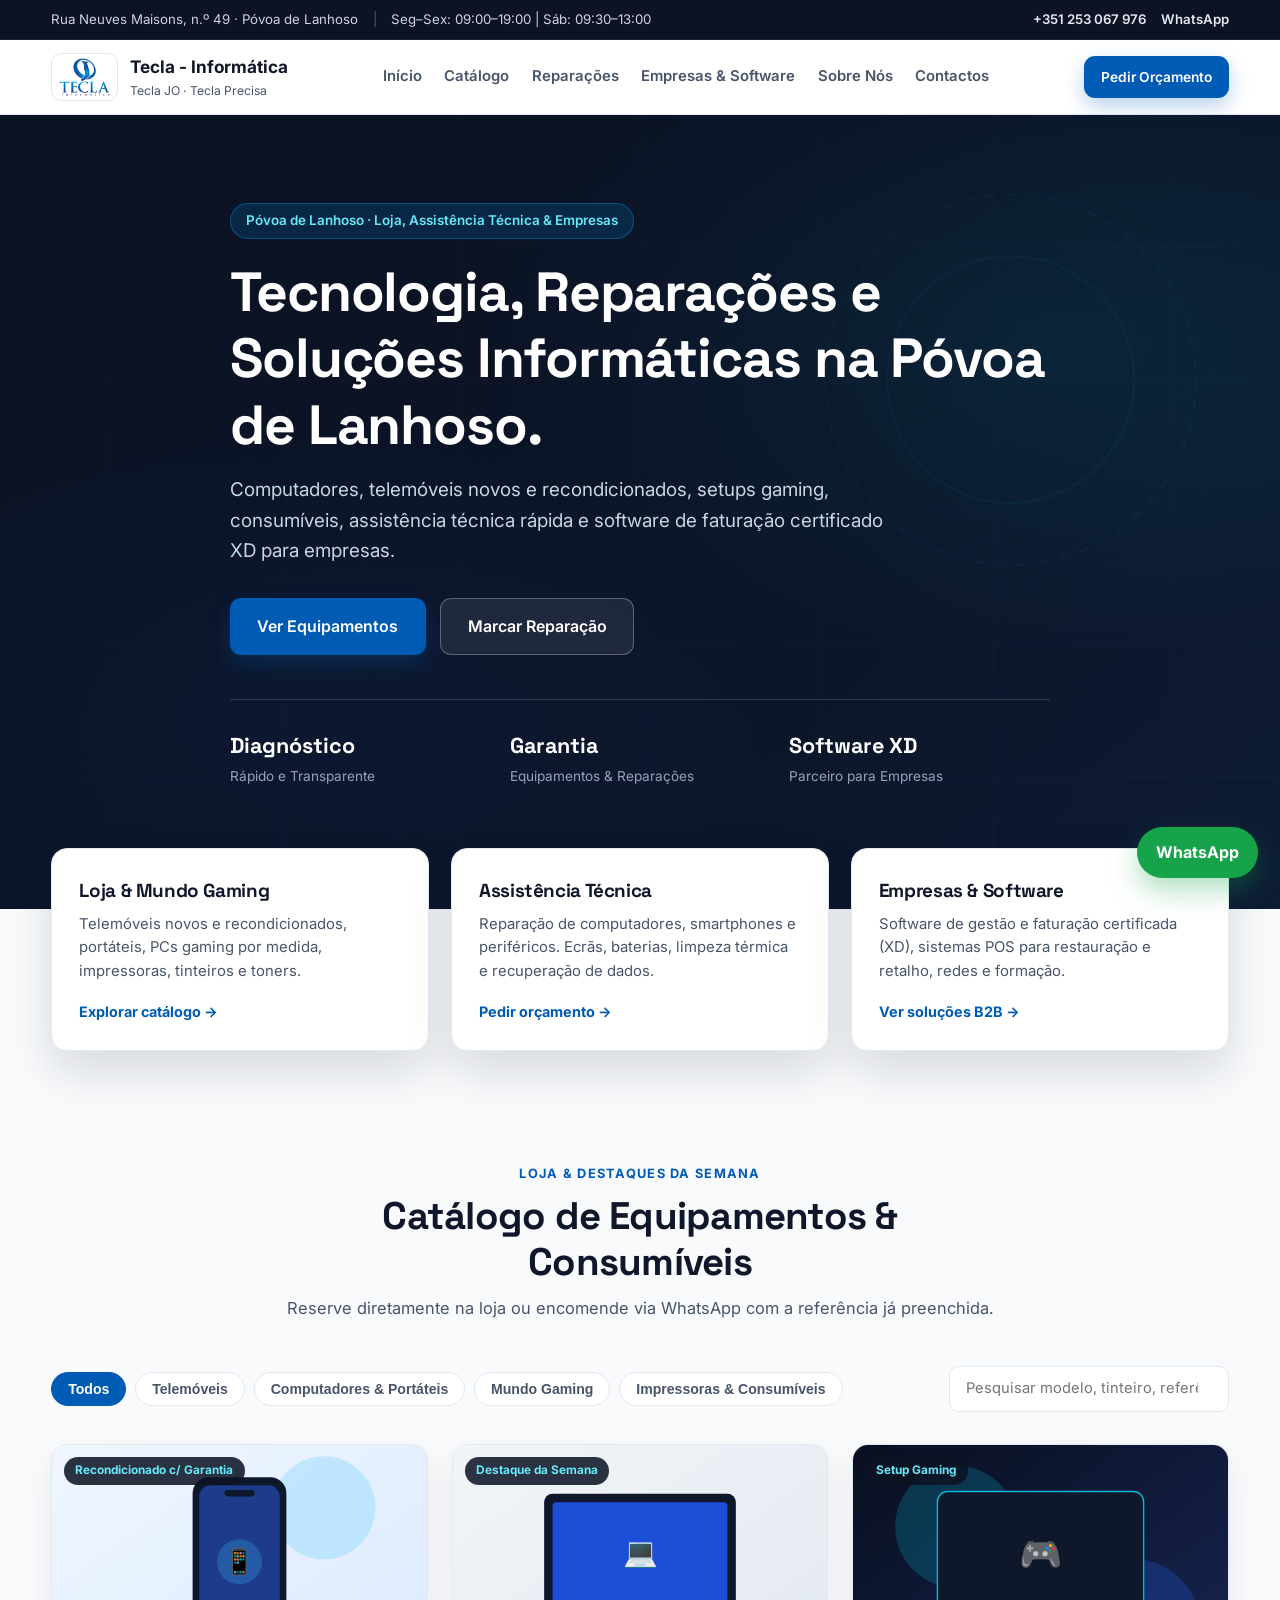
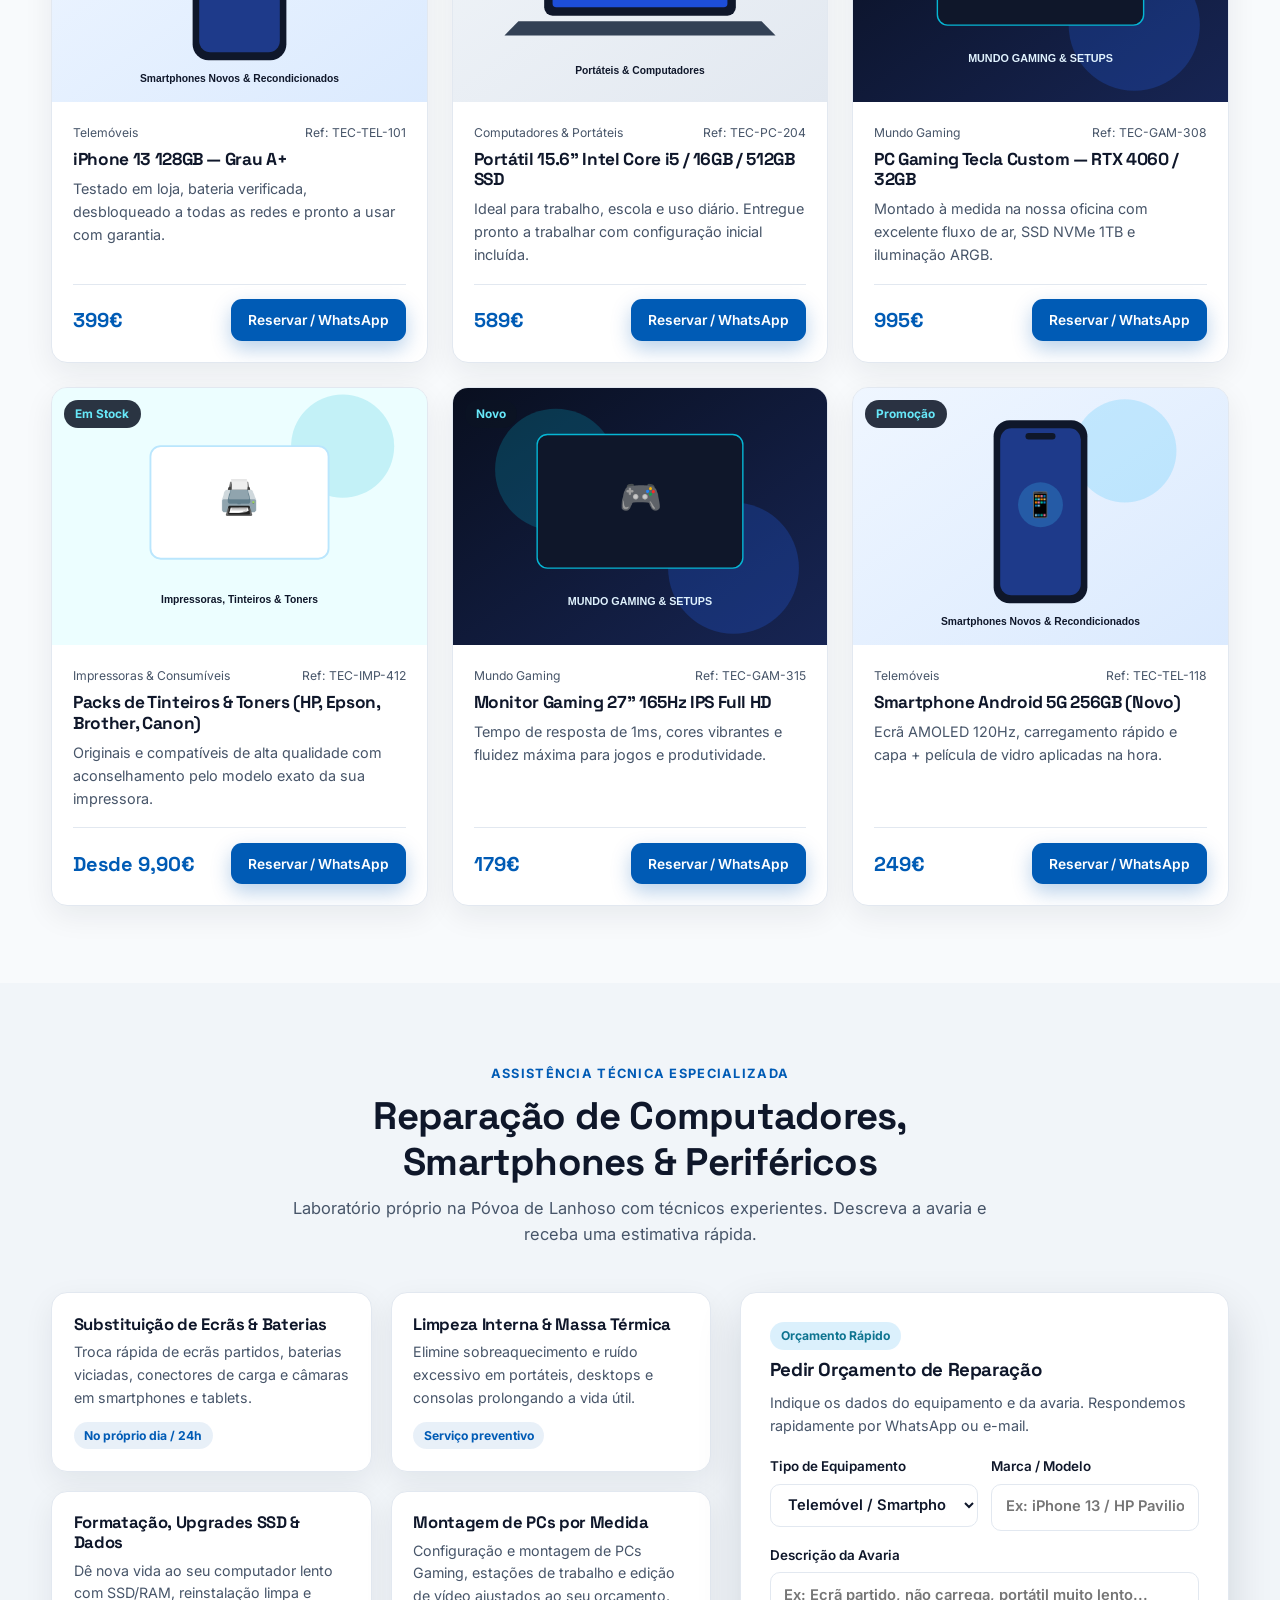
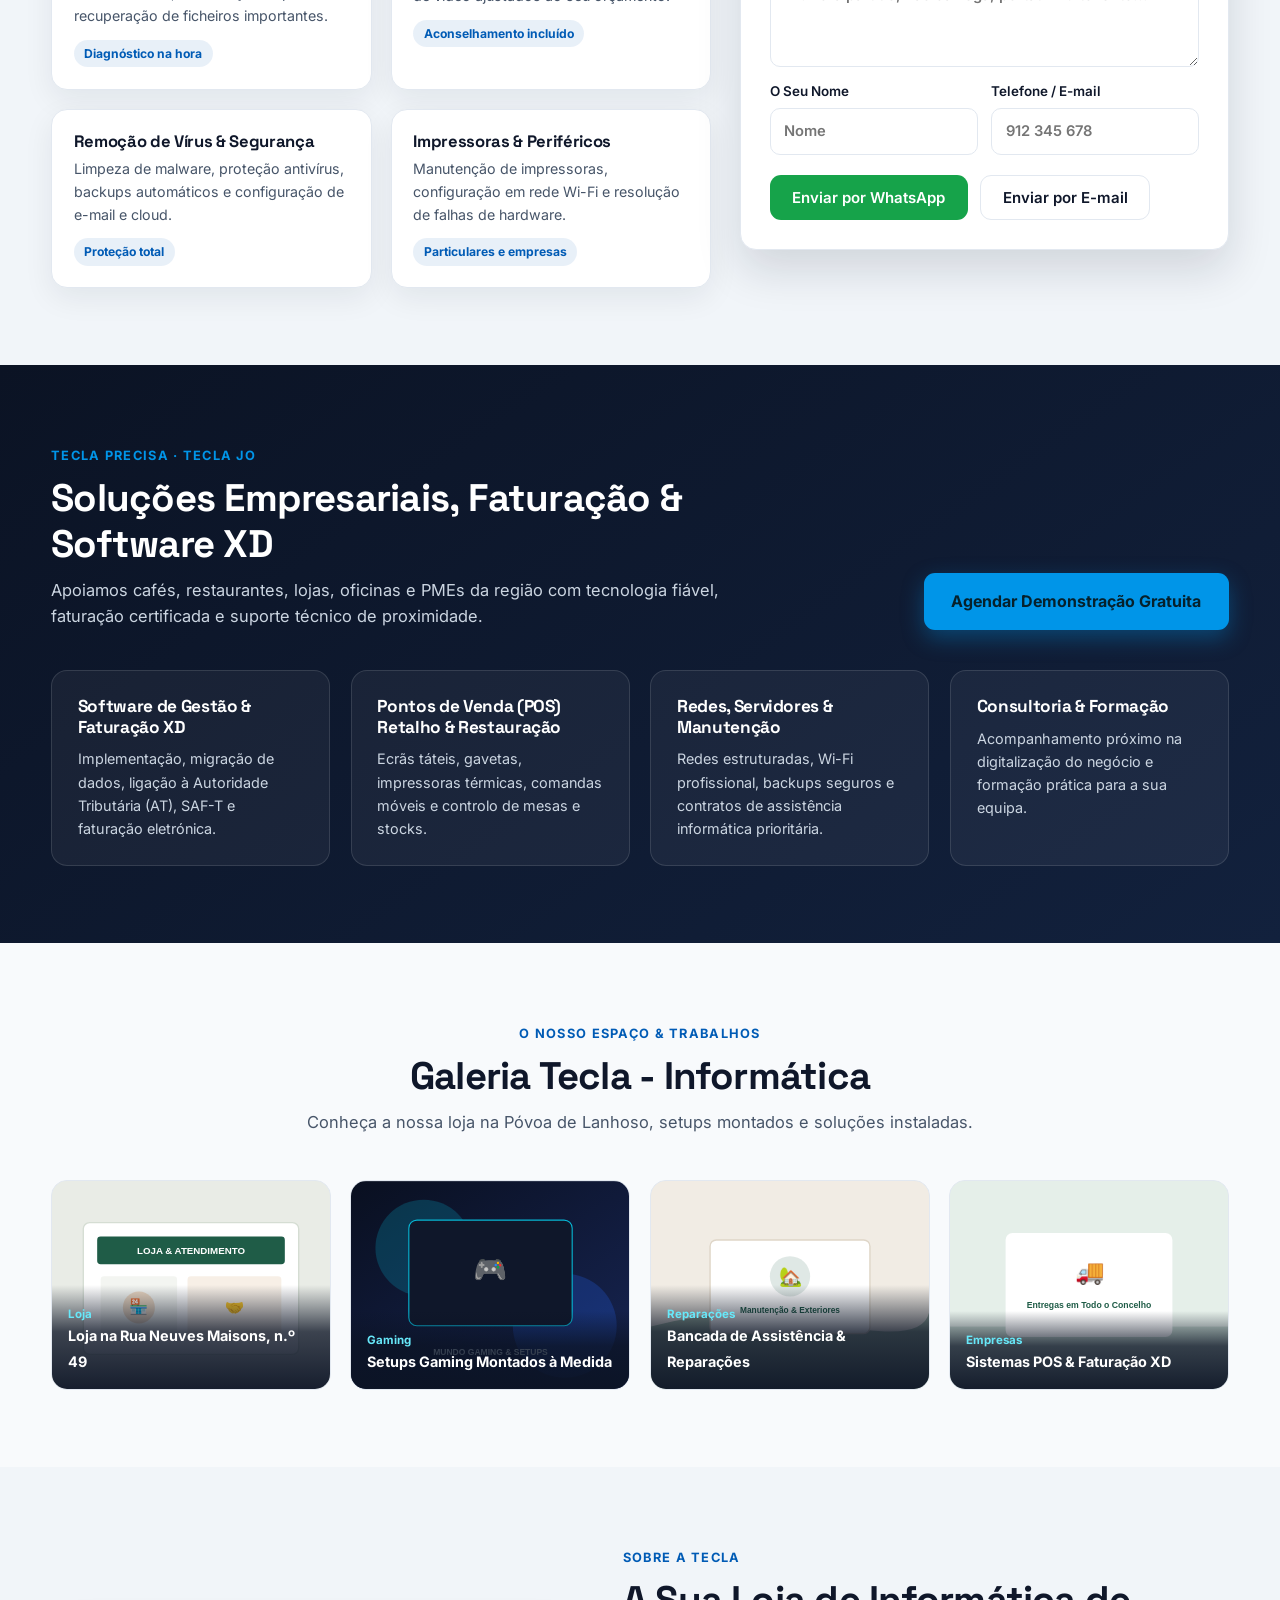
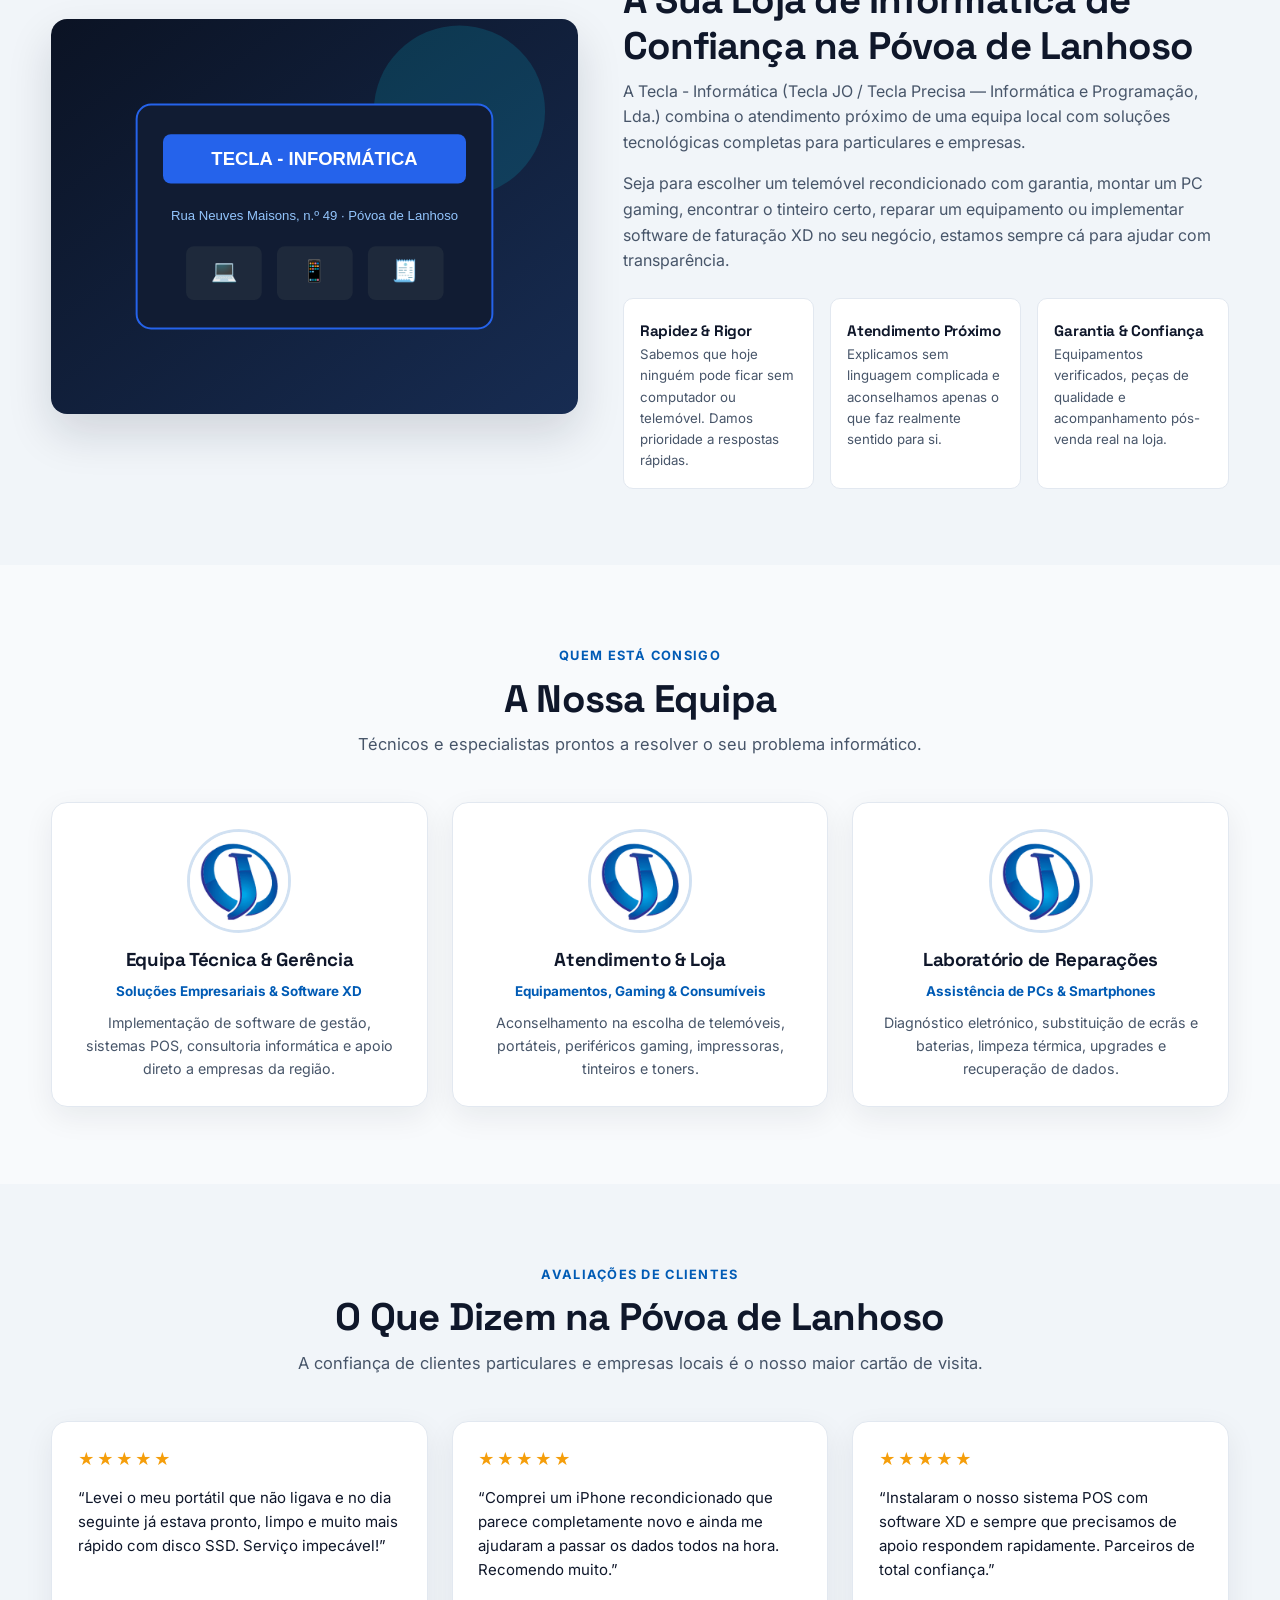
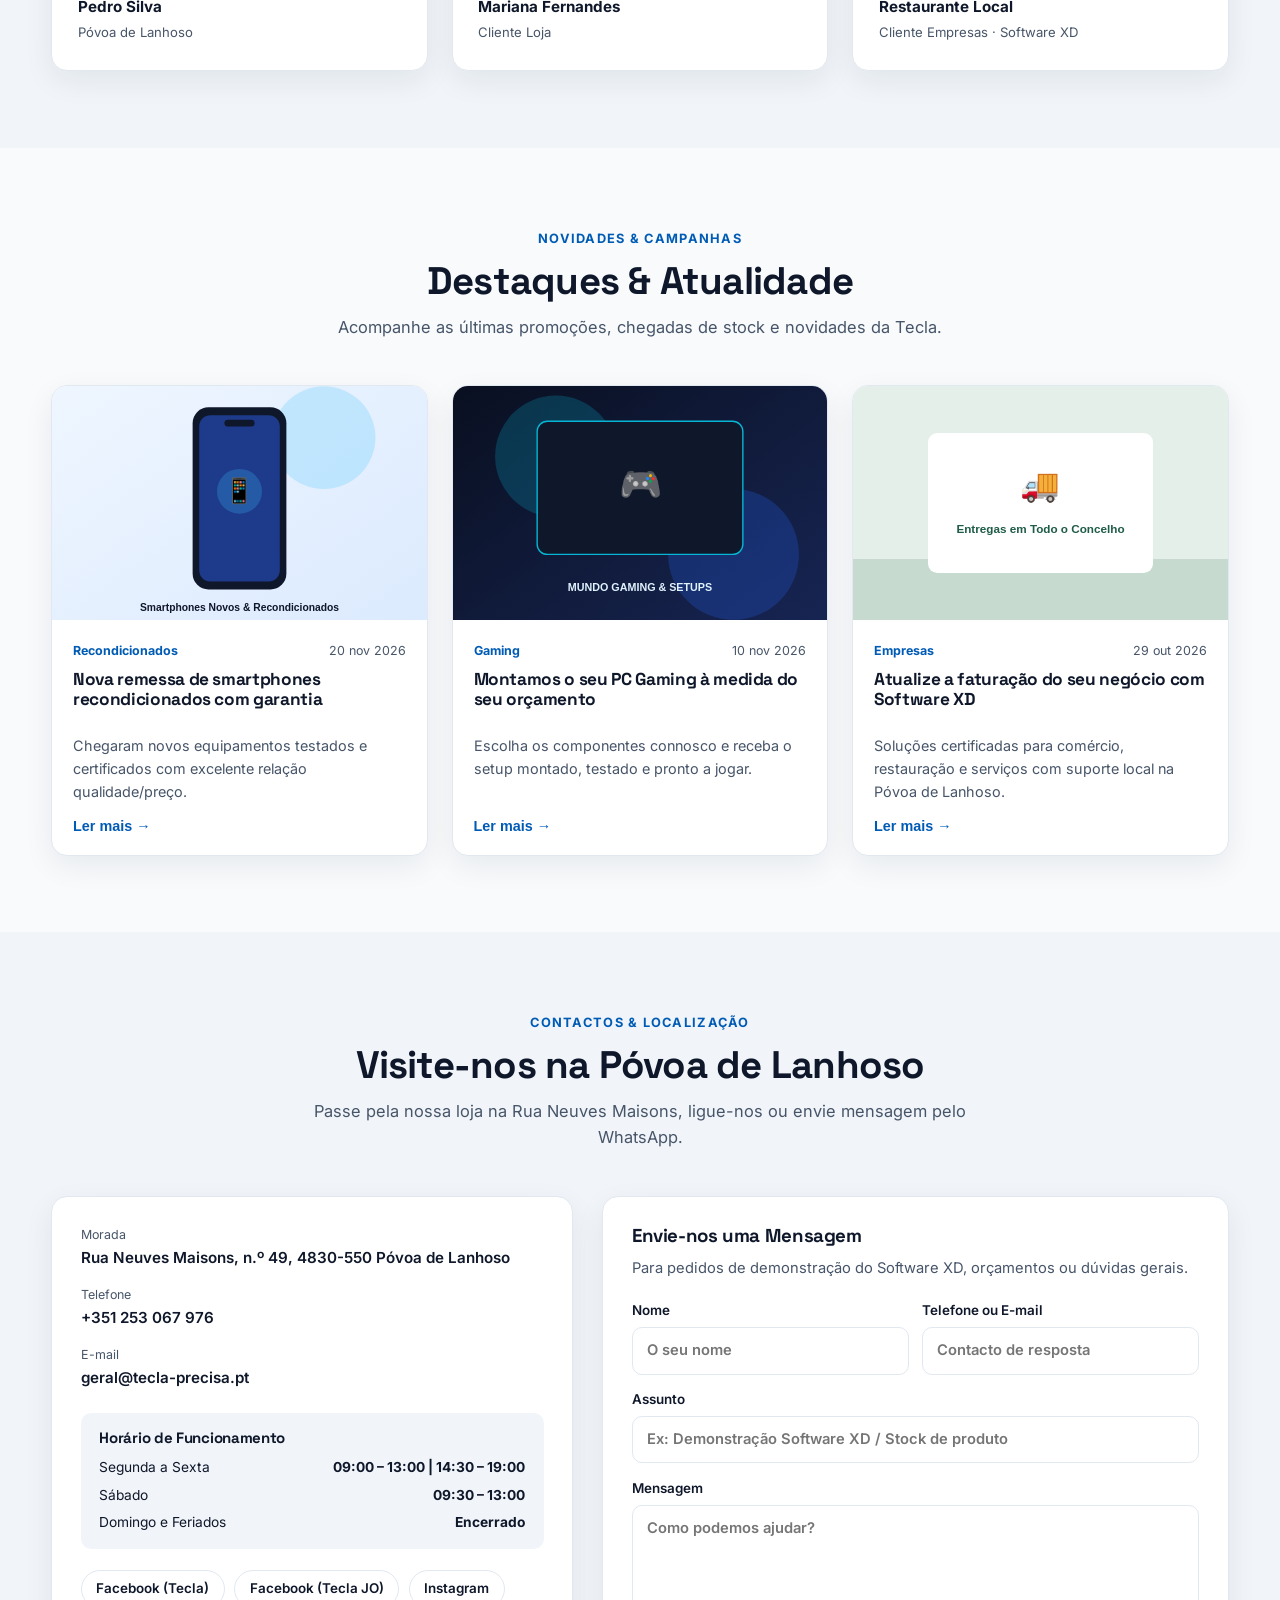
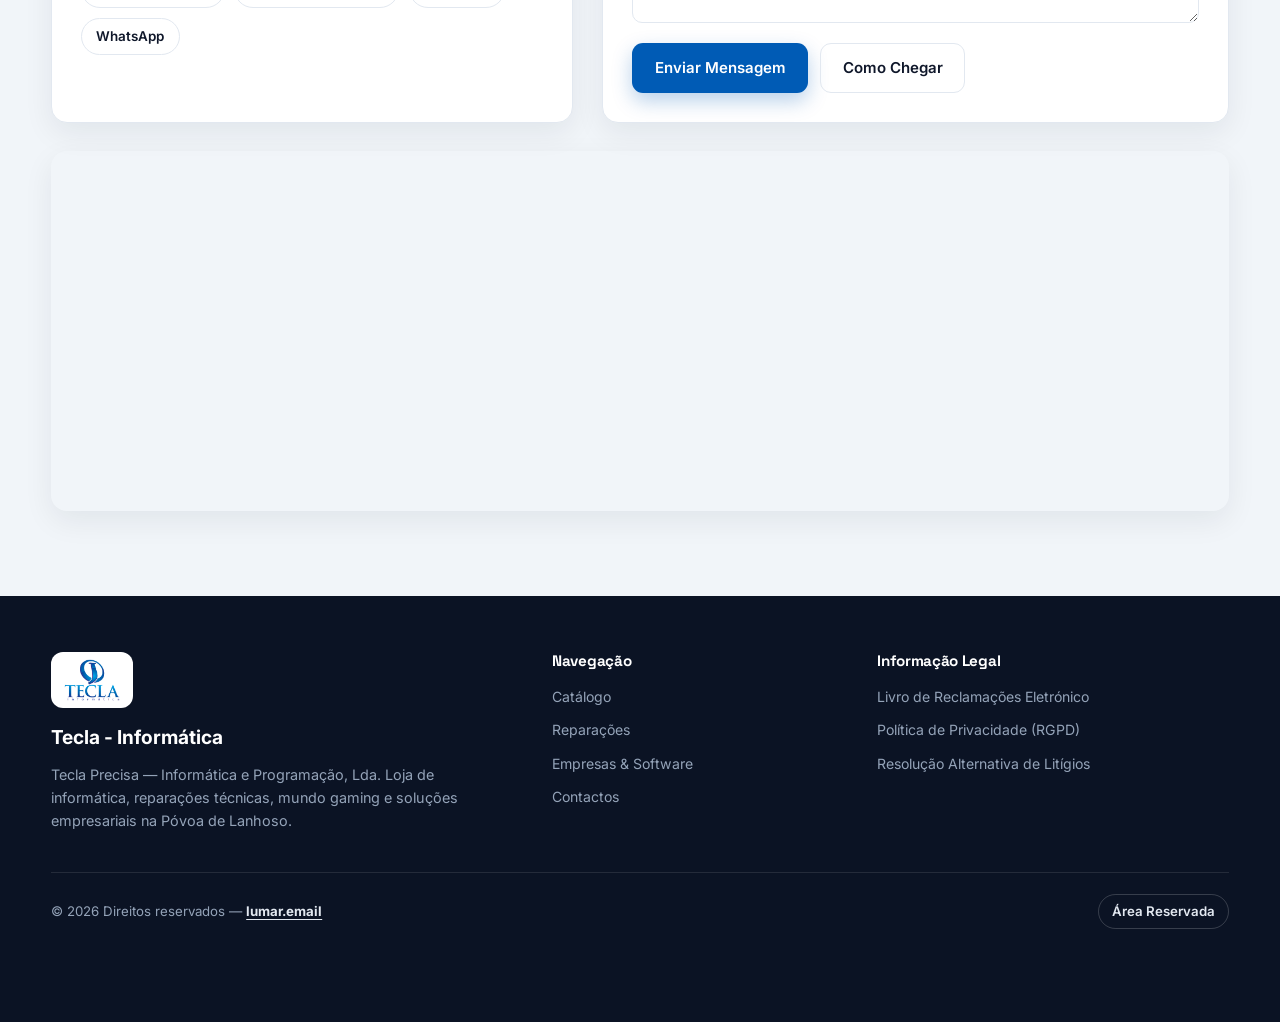
==== commit fe1a3699: "Remover emojis e icones estilo IA do site e painel admin" ====
--- a/index.html
+++ b/index.html
@@ -17,13 +17,13 @@
   <div class="top-bar" id="topBar">
     <div class="container top-bar-inner">
       <div class="top-bar-left">
-        <span id="topBarLocation">📍 Rua Neuves Maisons, n.º 49 · Póvoa de Lanhoso</span>
+        <span id="topBarLocation">Rua Neuves Maisons, n.º 49 · Póvoa de Lanhoso</span>
         <span class="sep">|</span>
-        <span id="topBarHours">🕒 Seg–Sex: 09:00–19:00 | Sáb: 09:30–13:00</span>
+        <span id="topBarHours">Seg–Sex: 09:00–19:00 | Sáb: 09:30–13:00</span>
       </div>
       <div class="top-bar-right">
-        <a id="topBarPhone" href="tel:+351253067976">📞 +351 253 067 976</a>
-        <a id="topBarWhatsapp" href="#contactos" target="_blank" rel="noopener">💬 WhatsApp</a>
+        <a id="topBarPhone" href="tel:+351253067976">+351 253 067 976</a>
+        <a id="topBarWhatsapp" href="#contactos" target="_blank" rel="noopener">WhatsApp</a>
       </div>
     </div>
   </div>
@@ -153,8 +153,8 @@
                 </label>
               </div>
               <div class="quote-actions">
-                <button type="submit" data-channel="whatsapp" class="btn btn-whatsapp">💬 Enviar por WhatsApp</button>
-                <button type="button" id="repairEmailBtn" class="btn btn-outline">✉️ Enviar por E-mail</button>
+                <button type="submit" data-channel="whatsapp" class="btn btn-whatsapp">Enviar por WhatsApp</button>
+                <button type="button" id="repairEmailBtn" class="btn btn-outline">Enviar por E-mail</button>
               </div>
             </form>
           </aside>
@@ -253,7 +253,7 @@
           <div class="contact-info-card">
             <div class="contact-list" id="contactList"></div>
             <div class="hours-box">
-              <h4>🕒 Horário de Funcionamento</h4>
+              <h4>Horário de Funcionamento</h4>
               <ul id="contactHours"></ul>
             </div>
             <div class="social-links" id="contactSocials"></div>
@@ -283,7 +283,7 @@
               </label>
               <div class="quote-actions">
                 <button type="submit" class="btn btn-primary">Enviar Mensagem</button>
-                <a id="contactMapBtn" href="#" target="_blank" rel="noopener" class="btn btn-outline">🗺️ Como Chegar</a>
+                <a id="contactMapBtn" href="#" target="_blank" rel="noopener" class="btn btn-outline">Como Chegar</a>
               </div>
             </form>
           </div>
@@ -322,20 +322,20 @@
     </div>
     <div class="container footer-bottom">
       <span id="footerCopyright"></span>
-      <a href="admin/index.html" class="admin-entry">⚙️ Área Reservada (Admin)</a>
+      <a href="admin/index.html" class="admin-entry">Área Reservada</a>
     </div>
   </footer>
 
   <!-- Barra fixa Mobile-First -->
   <nav class="mobile-bottom-bar" id="mobileBottomBar" aria-label="Ações rápidas">
-    <a id="mobCall" href="tel:+351253067976"><span>📞</span><small>Ligar</small></a>
-    <a id="mobWhatsapp" href="#" target="_blank" rel="noopener" class="mob-wa"><span>💬</span><small>WhatsApp</small></a>
-    <a id="mobMaps" href="#" target="_blank" rel="noopener"><span>📍</span><small>Como Chegar</small></a>
+    <a id="mobCall" href="tel:+351253067976"><small>Ligar</small></a>
+    <a id="mobWhatsapp" href="#" target="_blank" rel="noopener" class="mob-wa"><small>WhatsApp</small></a>
+    <a id="mobMaps" href="#" target="_blank" rel="noopener"><small>Como Chegar</small></a>
   </nav>
 
   <!-- Botão Flutuante WhatsApp (Desktop) -->
   <a id="floatingWhatsapp" class="floating-wa hidden" href="#" target="_blank" rel="noopener" aria-label="Falar no WhatsApp">
-    💬 <span>WhatsApp</span>
+    <span>WhatsApp</span>
   </a>
 
   <!-- Modal Lightbox / Artigo / Legal -->
--- a/css/styles.css
+++ b/css/styles.css
@@ -954,6 +954,14 @@
   color: #94a3b8;
   flex-wrap: wrap;
 }
+
+.footer-credit-link {
+  color: #e2e8f0;
+  font-weight: 700;
+  text-decoration: underline;
+  text-underline-offset: 3px;
+}
+.footer-credit-link:hover { color: var(--accent); }
 
 .admin-entry {
   padding: 0.35rem 0.8rem;
